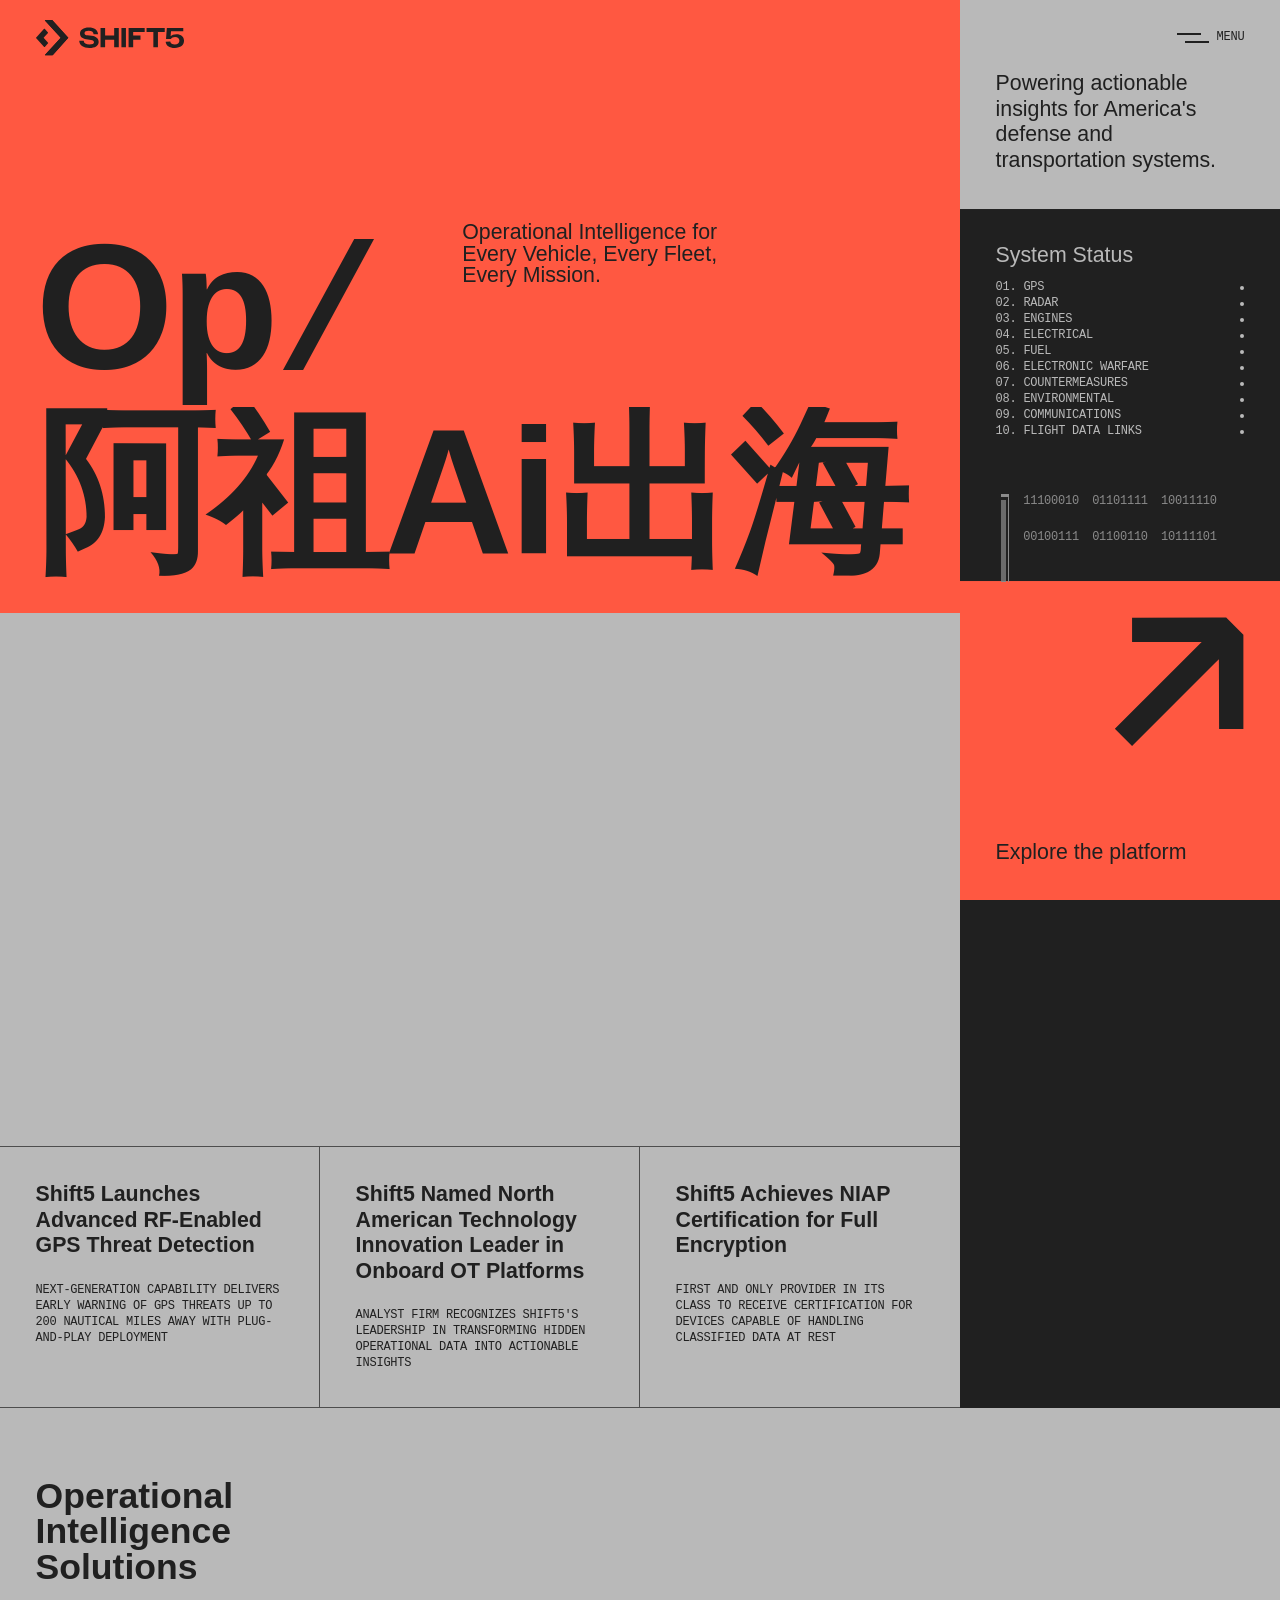
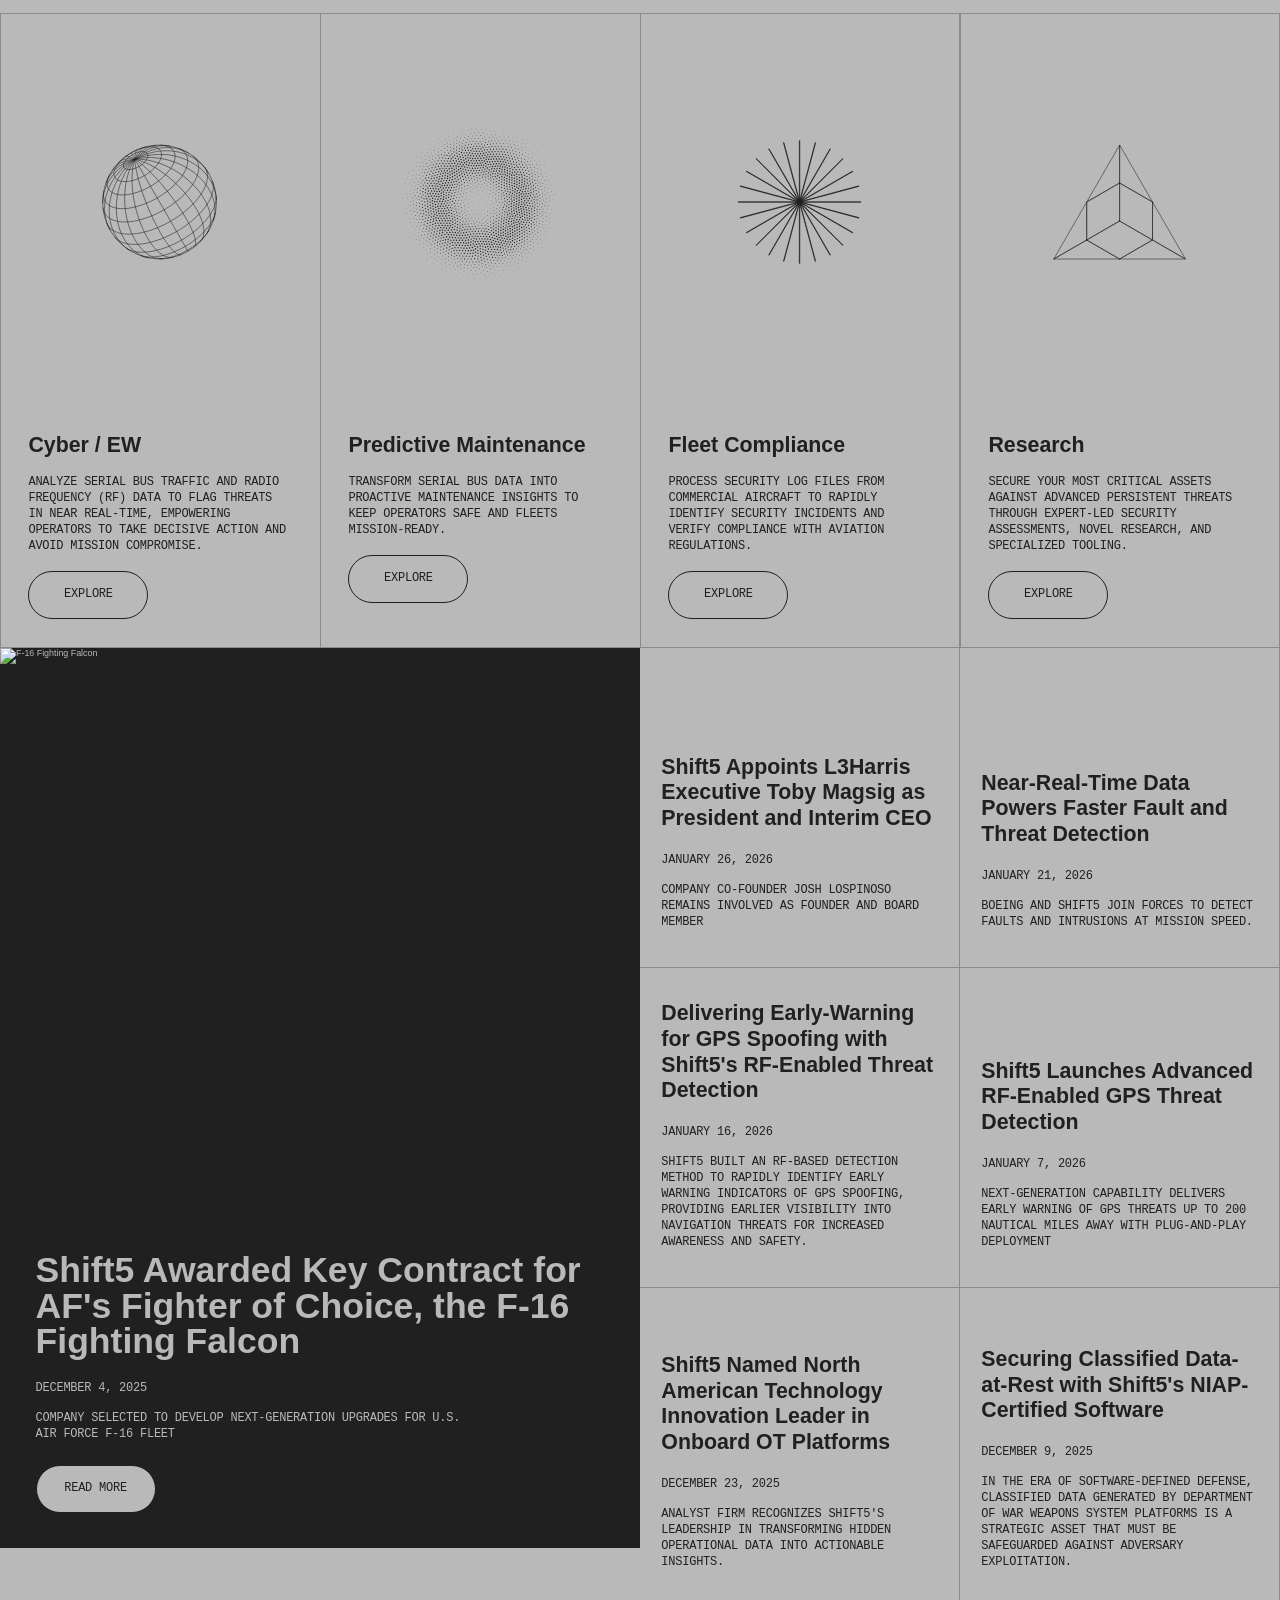
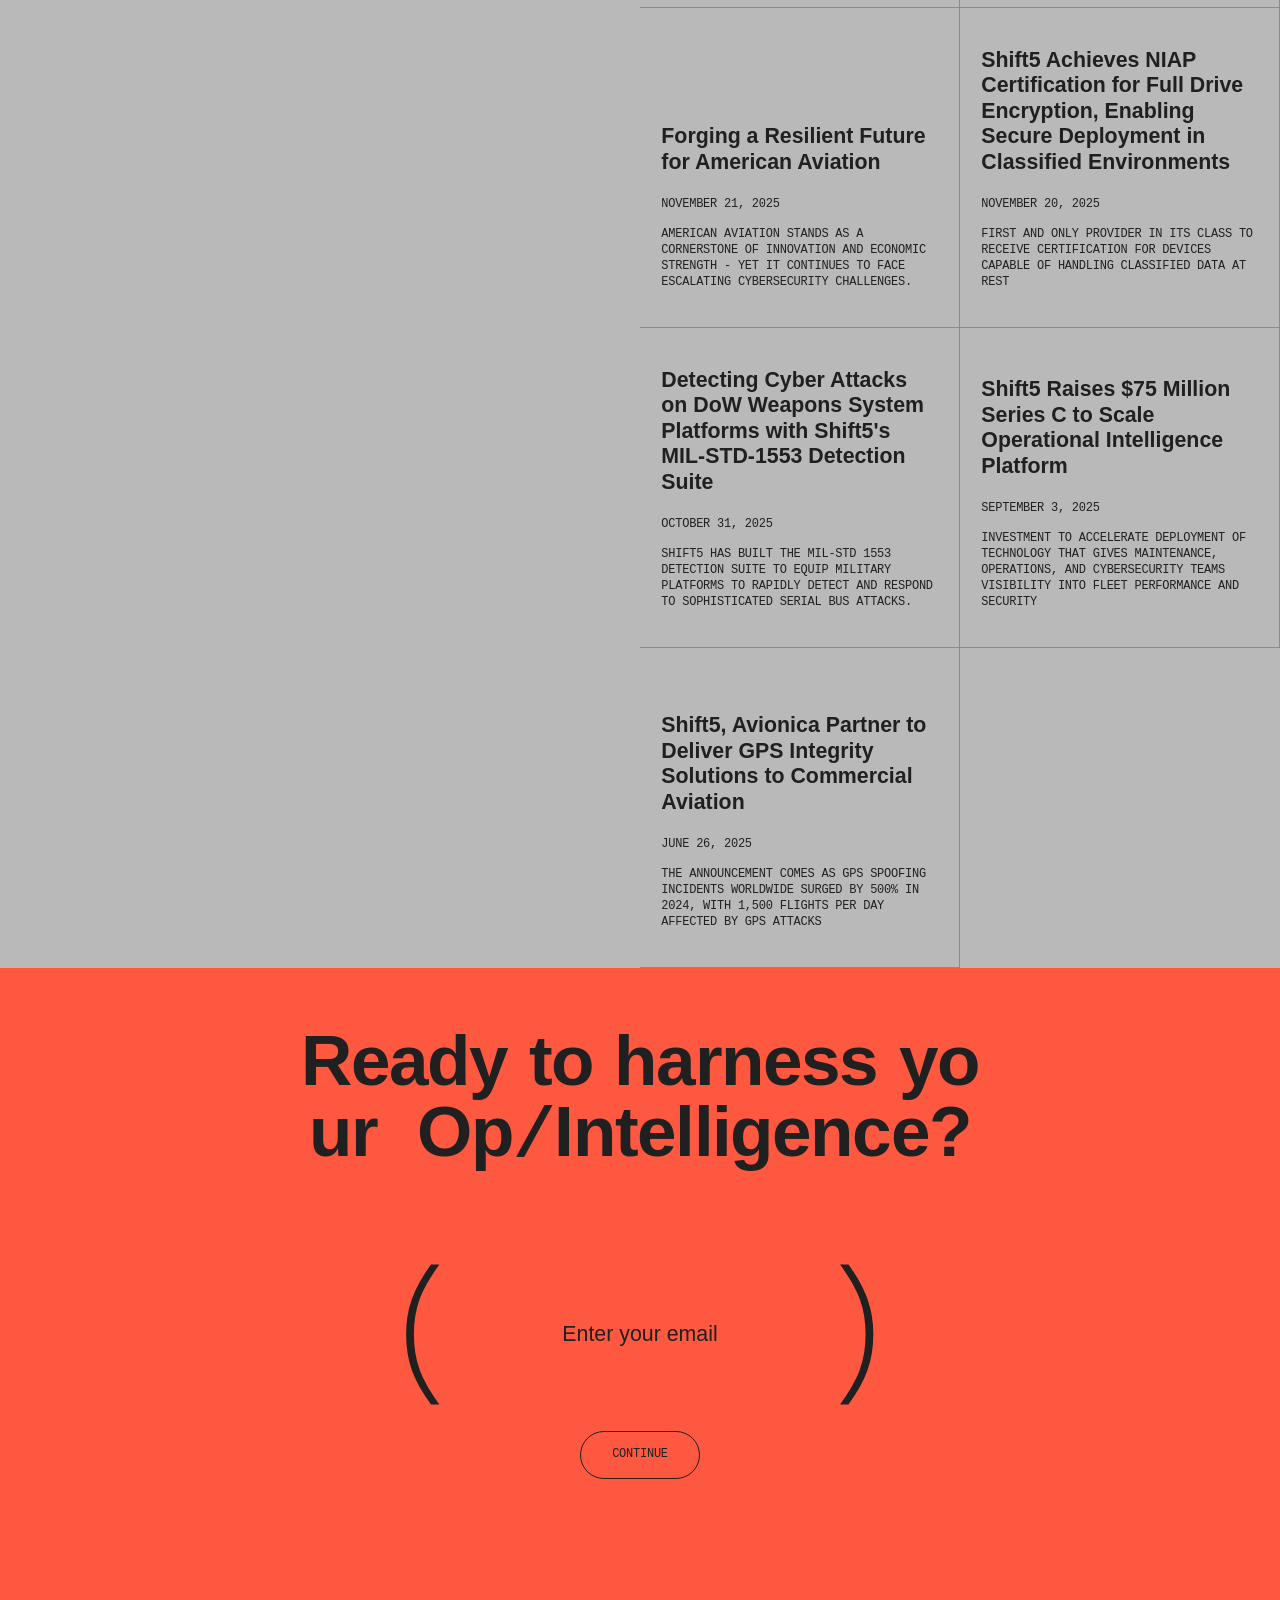
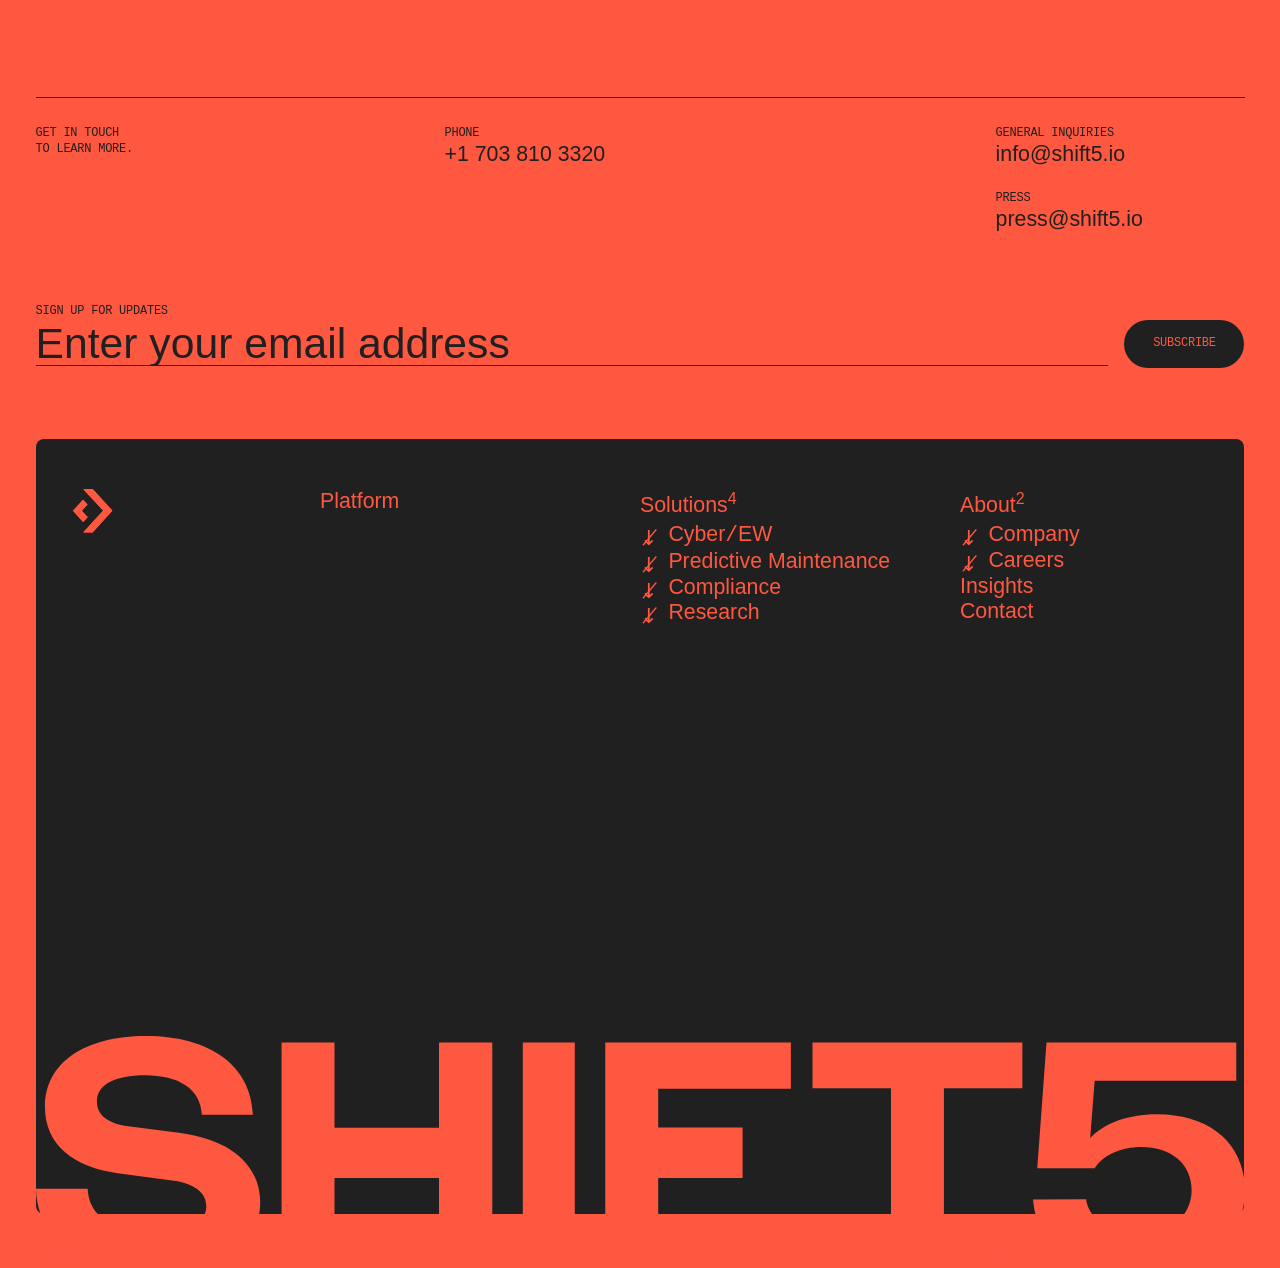
==== index.html @ 96edf601 "Initial commit: Shift5 website clone with 3 pages - index.html: Homepage with hero, solutions, insig" ====
<!DOCTYPE html>
<html lang="en">
<head>
  <meta charset="utf-8">
  <meta name="viewport" content="width=device-width, initial-scale=1">
  <title>Op / 阿祖AI出海 - Shift5</title>
  <link rel="shortcut icon" href="https://shift5.io/icons/favicon.ico">
  <link rel="stylesheet" href="styles/common.css">
  <link rel="stylesheet" href="styles/home.css">
</head>
<body>

  <!-- ========== LOADER ========== -->
  <div id="loader"></div>

  <!-- ========== SVG SPRITE ========== -->
  <svg style="display:none">
    <symbol id="globe" fill="none" stroke="inherit" viewBox="0 0 480 360">
      <g stroke="inherit" clip-path="url(#a)">
        <path d="m291.845 269.797-25.926-44.896-51.844-89.798c-16.041-27.783-25.923-44.898-25.919-44.9"></path>
        <path d="M279.499 275.871c-7.685 3.166-22.316-12.18-38.381-40.258-16.065-28.078-31.121-64.624-39.499-95.871-8.378-31.247-8.805-52.446-1.118-55.613"></path>
        <path d="M264.987 280.634c-15.585 3.869-34.749-11.735-50.272-40.936-15.523-29.2-25.049-67.562-24.987-100.634.061-33.071 9.7-55.827 25.286-59.698"></path>
        <path d="M246.336 283.495c-22.665 1.388-44.82-17.056-58.113-48.384-13.295-31.327-15.71-70.78-6.337-103.495 9.372-32.714 29.109-53.723 51.777-55.11"></path>
        <path d="M220.557 281.849c-27.319-5.216-48.859-29.446-56.502-63.568-7.645-34.12-.233-72.943 19.443-101.848 19.676-28.906 48.626-43.498 75.944-38.284"></path>
        <path d="M185.451 268.181c-26.381-16.32-40.361-48.207-36.674-83.65 3.687-35.442 24.479-69.058 54.549-88.18 30.067-19.125 64.842-20.852 91.223-4.532"></path>
        <path d="M150.203 231.844c-16.057-27.812-13.78-63.393 5.975-93.34 19.755-29.947 53.985-49.71 89.797-51.844 35.812-2.135 67.765 13.683 83.823 41.495"></path>
        <path d="M136.359 183.15c-1.456-47.933 43.765-88.2 101.004-89.94 57.239-1.74 104.821 35.708 106.279 83.64"></path>
        <path d="M142.075 145.914c14.133-40.607 69.435-58.261 123.517-39.436 54.082 18.825 86.468 67.003 72.333 107.608"></path>
        <path d="M153.539 122.765c19.378-29.272 73.797-27.377 121.547 4.234 47.752 31.611 70.752 80.967 51.374 110.239"></path>
        <path d="M165.342 108.044c17.225-17.874 64.617-.147 105.85 39.592 41.232 39.74 60.692 86.444 43.466 104.318"></path>
        <path d="M176.723 97.857c10.18-7.841 46.762 22.577 81.709 67.943s55.023 88.501 44.843 96.342"></path>
        <path d="M330.065 231.383c-7.496 13.142-21.853 26.507-39.284 36.572-17.432 10.064-36.183 15.813-51.314 15.735"></path>
        <path d="M341.806 199.682c-3.912 20.242-25.528 44.364-55.003 61.382-29.475 17.017-61.174 23.676-80.659 16.942"></path>
        <path d="M343.15 169.423c2.47 24.079-23.729 57.339-63.045 80.039-39.317 22.699-81.221 28.758-100.838 14.58"></path>
        <path d="M336.133 141.145c10.174 25.169-18.242 65.648-65.058 92.677-46.817 27.03-96.08 31.399-112.791 10.004"></path>
        <path d="M321.717 116.174c11.899 15.234 4.622 40.556-18.861 65.637-23.484 25.081-59.252 45.731-92.714 53.528-33.465 7.798-59.03 1.438-66.274-16.484"></path>
        <path d="M300.735 95.958c17.185 12.42 13.422 37.715-9.492 63.81-22.912 26.095-60.329 47.698-94.384 54.493-34.055 6.796-57.842-2.593-60.007-23.684"></path>
        <path d="M273.858 81.993c22.3 7.705 23.415 31.057 2.711 56.751-20.706 25.695-57.976 47.212-90.581 52.297-32.605 5.084-52.27-7.559-47.792-30.723"></path>
        <path d="M240.534 76.31c27.488.142 35.944 19.168 19.242 43.298-16.703 24.131-52.717 44.923-81.964 47.322-29.248 2.399-41.497-14.436-27.876-38.313"></path>
        <path d="M212.217 131.878c23.047-13.307 36.353-33.409 29.718-44.9-6.634-11.49-30.695-10.019-53.743 3.288-23.047 13.306-36.352 33.408-29.718 44.899 6.635 11.491 30.696 10.019 53.743-3.287Z"></path>
        <path d="M202.55 115.134c11.869-6.853 18.72-17.206 15.303-23.124-3.417-5.919-15.808-5.161-27.677 1.691-11.869 6.852-18.72 17.205-15.303 23.124 3.417 5.918 15.808 5.161 27.677-1.691Z"></path>
        <path d="M291.845 269.797c49.593-28.633 66.585-92.048 37.952-141.642-28.633-49.593-92.048-66.585-141.641-37.952-49.594 28.633-66.586 92.048-37.953 141.641 28.633 49.594 92.048 66.586 141.642 37.953Z"></path>
      </g>
      <defs><clipPath id="a"><path fill="#fff" d="M136 76h208v208H136z"></path></clipPath></defs>
    </symbol>
    <symbol id="default" fill="inherit" viewBox="0 0 480 360">
      <path fill="inherit" d="m240.498 176.175 28.005-104.489.483.13.483.13-28.005 104.513 54.102-93.704.866.5-54.104 93.705 76.514-76.509.707.707-76.511 76.507 93.707-54.097.5.866-93.709 54.097 104.519-28.001.129.484.129.483-104.519 28.001H352v1H243.798l104.515 28.005-.129.483-.129.483-104.518-28.005 93.708 54.102-.5.866-93.71-54.104 76.514 76.514-.707.707-76.514-76.514 54.104 93.71-.866.5-54.102-93.708 28.005 104.518-.483.129-.483.129-28.005-104.515V292h-1V183.794l-28.005 104.519-.483-.129-.484-.129 28.005-104.518-54.101 93.708-.866-.5 54.101-93.708-76.507 76.512-.707-.707 76.507-76.512-93.703 54.102-.5-.866 93.703-54.102-104.512 28.005-.13-.483-.129-.483 104.507-28.005H128v-1h108.201l-104.514-28.001.259-.967 104.51 28-93.701-54.096.5-.866 93.701 54.095-76.505-76.505.707-.707 76.508 76.508-54.102-93.704.866-.5 54.102 93.706-28.006-104.515.967-.26 28.005 104.518V68h1v108.175Z"></path>
    </symbol>
    <symbol id="triangle" fill="none" stroke="inherit" viewBox="0 0 480 360">
      <path stroke="inherit" stroke-linecap="round" stroke-linejoin="round" d="m240.088 214.66-60.044 34.67 60.044 34.661 60.044-34.661-60.044-34.67Zm.001 0 60.045 34.67V180l-60.045-34.67v69.33Z"></path>
      <path stroke="inherit" stroke-linecap="round" stroke-linejoin="round" d="M240.089 145.33 300.134 180v-.009L240.089 76v69.33ZM300.132 180v-.009.009ZM120 283.999l.009-.008-.009.008ZM300.132 180v69.33l60.045 34.669L300.132 180Z"></path>
      <path stroke="inherit" stroke-linecap="round" stroke-linejoin="round" d="m300.134 249.33-60.045 34.661.009.008h120.08l-60.044-34.669Zm-120.09 0V180l-60.035 103.99 60.035-34.66Zm60.045 34.669h.009l-.009-.008v.008Zm-60.045-34.669 60.044-34.67v-69.33L180.044 180v69.33Zm60.044-104V76l-60.044 104 60.044-34.67Z"></path>
      <path stroke="inherit" stroke-linecap="round" stroke-linejoin="round" d="m180.044 249.33-60.035 34.661-.009.008h120.089v-.008l-60.045-34.661Z"></path>
    </symbol>
    <symbol id="left-parenthesis" fill="none" viewBox="0 0 35 144">
      <path fill="#202020" d="M34.36 0c-9.6 13.227-16.373 25.173-20.32 35.84C10.094 46.507 8.12 58.56 8.12 72c0 13.44 1.974 25.493 5.92 36.16 3.947 10.56 10.72 22.507 20.32 35.84h-8.64c-9.066-12.373-15.626-24.107-19.68-35.2C2.093 97.707.12 85.44.12 72c0-13.44 1.973-25.653 5.92-36.64C10.094 24.267 16.654 12.48 25.72 0h8.64Z"></path>
    </symbol>
    <symbol id="right-parenthesis" fill="none" viewBox="0 0 35 144">
      <path fill="#202020" d="M8.72 0c9.067 12.48 15.573 24.267 19.52 35.36 4.053 10.987 6.08 23.2 6.08 36.64 0 13.44-2.027 25.707-6.08 36.8-3.947 11.093-10.453 22.827-19.52 35.2H.08c9.6-13.333 16.373-25.28 20.32-35.84 3.947-10.667 5.92-22.72 5.92-36.16 0-13.44-1.973-25.493-5.92-36.16C16.453 25.173 9.68 13.227.08 0h8.64Z"></path>
    </symbol>
    <symbol id="footer-icon" fill="none" viewBox="0 0 45 49">
      <path fill="#FF5841" d="M43.878 24.056a.023.023 0 0 1-.001.031.023.023 0 0 0 0 .033.024.024 0 0 1 .001.034L22.236 48.242a.473.473 0 0 1-.352.156H12.45a.473.473 0 0 1-.35-.793l21.236-23.162a.473.473 0 0 0 0-.64L12.105.793A.473.473 0 0 1 12.453 0h9.432c.133 0 .26.057.35.156l21.643 23.9Z"></path>
      <path fill="#FF5841" d="M44.067 24.056a.023.023 0 0 1 0 .032.023.023 0 0 0 0 .033c.008.009.009.023 0 .032l-21.64 24.089a.473.473 0 0 1-.353.156H12.64a.473.473 0 0 1-.35-.793l21.237-23.163a.473.473 0 0 0 0-.64L12.295.793A.473.473 0 0 1 12.643 0h9.433c.133 0 .26.057.35.156l21.641 23.9Z"></path>
      <path fill="#FF5841" d="M.006 24.345a.024.024 0 0 1 .001-.034.023.023 0 0 0 0-.033.023.023 0 0 1 0-.032l11.022-12.268a.473.473 0 0 1 .697-.007l4.656 4.977c.169.18.17.46.003.643l-5.836 6.367a.473.473 0 0 0 0 .64l5.931 6.427c.167.181.167.46.001.641l-4.602 5.02a.473.473 0 0 1-.7-.003L.007 24.345Z"></path>
    </symbol>
    <symbol id="flag" fill="inherit" viewBox="0 0 40 24">
      <path fill="inherit" d="M0 20.306h40.002v-1.848H0v1.848Zm0-3.69h40.002v-1.848H0v1.848ZM39.997 1.847V0H0v12.93h40.002v-1.847H15.997V9.236h24V7.389h-24V5.542h24V3.694h-24V1.847h24Z"></path>
      <path fill="inherit" d="M0 24h40.002v-1.847H0V24Z"></path>
    </symbol>
    <symbol id="arrow" fill="inherit" viewBox="0 0 109 109">
      <path fill="inherit" d="M.72 93.765 73.523 20.96H15.145V.596l78.913-.17 14.425 14.426v79.082H88.118l-.17-58.548-72.803 72.804L.72 93.765Z"></path>
    </symbol>
    <symbol id="logo_w_copy" fill="inherit" viewBox="0 0 175 40">
      <path fill="inherit" d="M36.263 19.88a.02.02 0 0 1 0 .028.02.02 0 0 0 0 .027.02.02 0 0 1 0 .028l-17.86 19.878a.48.48 0 0 1-.356.159h-7.558a.48.48 0 0 1-.353-.804l17.36-18.935a.48.48 0 0 0-.001-.65L10.142.806A.48.48 0 0 1 10.494 0h7.554a.48.48 0 0 1 .356.158L36.263 19.88Z"></path>
      <path fill="inherit" d="M36.42 19.88a.02.02 0 0 1-.001.028.02.02 0 0 0 0 .028.02.02 0 0 1 0 .027L18.562 39.84a.48.48 0 0 1-.357.159h-7.558a.48.48 0 0 1-.353-.804l17.36-18.935a.48.48 0 0 0-.001-.65L10.298.806A.48.48 0 0 1 10.652 0h7.554a.48.48 0 0 1 .355.158L36.42 19.88Z"></path>
      <path fill="inherit" d="M.005 20.12a.02.02 0 0 1 0-.028.02.02 0 0 0 0-.027.02.02 0 0 1 0-.028L9.05 9.97a.48.48 0 0 1 .707-.007l3.725 3.983a.48.48 0 0 1 .004.652l-4.714 5.141a.48.48 0 0 0 .001.65l4.792 5.193a.48.48 0 0 1 0 .65l-3.682 4.015a.48.48 0 0 1-.709-.002L.005 20.12Zm156.188 11.293c-6.159 0-10.048-2.83-10.297-7.061l5.164-.031c.28 1.928 2.24 3.36 5.133 3.36 3.08 0 5.164-1.712 5.164-4.263 0-2.52-1.96-4.2-4.915-4.2-1.96 0-3.764.81-4.542 2.085h-5.599l.902-12.288h18.509v3.733H151.9l-.435 5.6c1.244-1.4 3.639-2.333 6.533-2.333 5.195 0 8.554 2.924 8.554 7.403 0 4.978-3.888 7.995-10.359 7.995Zm-24.161-.622V13.495h-7.653v-4.48h20.47v4.48h-7.653V30.79h-5.164Zm-27.867 0V9.015h18.106v4.521h-12.942v3.775h8.234v4.925h-8.234v8.555h-5.164Zm-8.043 0V9.015h5.071v21.776h-5.07Zm-8.172 0v-8.555H77.755v8.555h-5.164V9.015h5.164v8.327h10.193V9.015h5.195v21.776H87.95Zm-27.893.622c-6.906 0-11.324-3.142-11.417-8.119h5.04c.124 2.769 2.55 4.23 6.502 4.23 3.172 0 5.07-.87 5.07-2.519 0-1.369-1.182-2.24-3.328-2.52l-5.32-.715c-4.2-.53-7.093-2.707-7.093-6.44 0-4.293 3.795-6.937 9.862-6.937 6.315 0 10.265 2.955 10.421 7.684h-4.977c-.125-2.551-2.271-3.858-5.538-3.858-2.924 0-4.697.902-4.697 2.551 0 1.338 1.089 2.147 3.048 2.427l4.947.622c5.506.715 7.933 3.484 7.933 6.813 0 4.293-4.045 6.781-10.453 6.781Z"></path>
    </symbol>
  </svg>

  <!-- ========== HEADER ========== -->
  <header class="header">
    <div class="menu-content">
      <a href="index.html" class="logo-link" aria-label="Shift5 Home">
        <svg><use href="#logo_w_copy"></use></svg>
      </a>
      <button class="burger" aria-label="Open navigation">
        <span class="burger-lines">
          <span class="burger-line"></span>
          <span class="burger-line"></span>
        </span>
        <span class="burger-label">Menu</span>
      </button>
    </div>
  </header>

  <!-- ========== MAIN ========== -->
  <main>
    <section class="heroHome">
      <div class="content">

        <!-- LEFT COLUMN -->
        <div class="hero-block">
          <div class="block-item">
            <div class="block-item-bg"></div>

            <p class="hero-description">
              Operational Intelligence for Every Vehicle, Every Fleet, Every Mission.
            </p>

            <h1 class="hero-title">
              <span class="line"><span class="line-inner"><span>Op</span><span class="-slash">/</span></span></span>
              <span class="line"><span class="line-inner"><span>阿祖Ai出海</span></span></span>
            </h1>
          </div>

          <!-- Video -->
          <div class="hero-video">
            <video
              muted
              loop
              autoplay
              playsinline
              poster="https://shift5.io/images/poster.jpg"
              src="https://player.vimeo.com/progressive_redirect/playback/1115346282/rendition/1080p/file.mp4?loc=external&log_user=0&signature=81b5307af8ed08f6cac540d1081ccf840bd349e00b8ce781a55859a5913a3a57"
            ></video>
          </div>

          <!-- NEWS ITEMS (inside left column, scrolls with it) -->
          <div class="hero-news">
            <a class="news-item" href="#">
              <div class="news-item__lines">
                <div class="news-item__line" data-line="x"></div>
                <div class="news-item__line" data-line="x"></div>
                <div class="news-item__line" data-line="y"></div>
              </div>
              <h2 class="news-title">
                Shift5 Launches Advanced RF-Enabled GPS Threat Detection
              </h2>
              <p class="news-description">
                Next-generation capability delivers early warning of GPS threats up to 200 nautical miles away with plug-and-play deployment
              </p>
            </a>
            <a class="news-item" href="#">
              <div class="news-item__lines">
                <div class="news-item__line" data-line="x"></div>
                <div class="news-item__line" data-line="x"></div>
                <div class="news-item__line" data-line="y"></div>
              </div>
              <h2 class="news-title">
                Shift5 Named North American Technology Innovation Leader in Onboard OT Platforms
              </h2>
              <p class="news-description">
                Analyst firm recognizes Shift5's leadership in transforming hidden operational data into actionable insights
              </p>
            </a>
            <a class="news-item" href="#">
              <div class="news-item__lines">
                <div class="news-item__line" data-line="x"></div>
                <div class="news-item__line" data-line="x"></div>
              </div>
              <h2 class="news-title">
                Shift5 Achieves NIAP Certification for Full Encryption
              </h2>
              <p class="news-description">
                First and only provider in its class to receive certification for devices capable of handling classified data at rest
              </p>
            </a>
          </div>
        </div>

        <!-- RIGHT ASIDE (sticky) -->
        <div class="hero-aside">
          <div class="aside-block">
            <p class="aside-label">
              Powering actionable insights for America's defense and transportation systems.
            </p>
          </div>

          <div class="aside-stats">
            <p class="stats-title">System Status</p>

            <ul class="stats-list">
              <li class="stats-item">01. GPS<div class="dot"></div></li>
              <li class="stats-item">02. Radar<div class="dot"></div></li>
              <li class="stats-item">03. Engines<div class="dot"></div></li>
              <li class="stats-item">04. Electrical<div class="dot"></div></li>
              <li class="stats-item">05. Fuel<div class="dot"></div></li>
              <li class="stats-item">06. Electronic Warfare<div class="dot"></div></li>
              <li class="stats-item">07. Countermeasures<div class="dot"></div></li>
              <li class="stats-item">08. Environmental<div class="dot"></div></li>
              <li class="stats-item">09. Communications<div class="dot"></div></li>
              <li class="stats-item">10. Flight Data Links<div class="dot"></div></li>
            </ul>

            <div class="stats-block">
              <div class="graph-asset">
                <div class="binary-content">
                  <svg class="binary-side" fill="none" viewBox="0 0 8 187">
                    <path class="graph-bar" fill="#8B8B8B" d="M0 6h5v120H0z" style="mix-blend-mode:difference"></path>
                    <path stroke="#8B8B8B" stroke-miterlimit="10" d="M7.5 3.116v182.891"></path>
                    <path fill="#8B8B8B" d="M8 184H0v3h8v-3ZM8 0H0v3h8V0Z"></path>
                  </svg>
                  <div class="asset-binary" id="binaryDisplay">
                    <div class="binary-item">11010110</div>
                    <div class="binary-item">00110010</div>
                    <div class="binary-item">10010000</div>
                    <div class="binary-item">10000001</div>
                    <div class="binary-item">00001011</div>
                    <div class="binary-item">01111100</div>
                  </div>
                </div>
              </div>
            </div>
          </div>

          <div class="aside-explore">
            <div class="explore-icon">
              <svg><use href="#arrow"></use></svg>
            </div>
            <a href="platform.html" class="explore-link">Explore the platform</a>
          </div>
        </div>
      </div>
    </section>

    <!-- ========== SOLUTIONS SECTION ========== -->
    <section class="pullupSlider">
      <div class="content">
        <div class="pullupSlider-header">
          <h2 class="pullupSlider-title">Operational Intelligence Solutions</h2>
        </div>

        <div class="pullupSlider-block">
          <!-- Card 1: Cyber / EW -->
          <a class="pullupSlider-item" href="#">
            <div class="pullupSlider-item__lines">
              <div class="pullupSlider-item__line"></div>
              <div class="pullupSlider-item__line"></div>
              <div class="pullupSlider-item__line"></div>
            </div>
            <div class="item-content">
              <div class="item-icon">
                <svg role="presentation" class="icon"><use href="#globe"></use></svg>
              </div>
              <h3 class="item-title">Cyber / EW</h3>
              <p class="item-description">
                Analyze serial bus traffic and radio frequency (RF) data to flag threats in near real-time, empowering operators to take decisive action and avoid mission compromise.
              </p>
              <span class="item-button">Explore</span>
            </div>
          </a>

          <!-- Card 2: Predictive Maintenance -->
          <a class="pullupSlider-item" href="#">
            <div class="pullupSlider-item__lines">
              <div class="pullupSlider-item__line"></div>
              <div class="pullupSlider-item__line"></div>
              <div class="pullupSlider-item__line"></div>
            </div>
            <div class="item-content">
              <div class="item-icon">
                <img src="dots.svg" alt="Predictive Maintenance" style="width:100%;height:100%;object-fit:contain;">
              </div>
              <h3 class="item-title">Predictive Maintenance</h3>
              <p class="item-description">
                Transform serial bus data into proactive maintenance insights to keep operators safe and fleets mission-ready.
              </p>
              <span class="item-button">Explore</span>
            </div>
          </a>

          <!-- Card 3: Fleet Compliance -->
          <a class="pullupSlider-item" href="#">
            <div class="pullupSlider-item__lines">
              <div class="pullupSlider-item__line"></div>
              <div class="pullupSlider-item__line"></div>
              <div class="pullupSlider-item__line"></div>
              <div class="pullupSlider-item__line"></div>
            </div>
            <div class="item-content">
              <div class="item-icon">
                <svg role="presentation" class="icon"><use href="#default"></use></svg>
              </div>
              <h3 class="item-title">Fleet Compliance</h3>
              <p class="item-description">
                Process security log files from commercial aircraft to rapidly identify security incidents and verify compliance with aviation regulations.
              </p>
              <span class="item-button">Explore</span>
            </div>
          </a>

          <!-- Card 4: Research -->
          <a class="pullupSlider-item" href="#">
            <div class="pullupSlider-item__lines">
              <div class="pullupSlider-item__line"></div>
              <div class="pullupSlider-item__line"></div>
              <div class="pullupSlider-item__line"></div>
              <div class="pullupSlider-item__line"></div>
            </div>
            <div class="item-content">
              <div class="item-icon">
                <svg role="presentation" class="icon"><use href="#triangle"></use></svg>
              </div>
              <h3 class="item-title">Research</h3>
              <p class="item-description">
                Secure your most critical assets against advanced persistent threats through expert-led security assessments, novel research, and specialized tooling.
              </p>
              <span class="item-button">Explore</span>
            </div>
          </a>
        </div>
      </div>
    </section>

    <!-- ========== INSIGHTS SECTION ========== -->
    <section class="insightsBlock">
      <div class="insights-content">
        <!-- Featured Article (left) -->
        <div class="sticky-panel">
          <div class="panel-insight">
            <div class="insight-image">
              <img
                src="https://cdn.sanity.io/images/5g80501d/production/45152eb983cc4ebfa97b960f422cc865ad871bd8-2160x1931.jpg?w=1440&fm=webp&auto=format"
                alt="F-16 Fighting Falcon"
                loading="lazy"
              >
            </div>
            <div class="insight-content">
              <h2 class="insight-title">
                Shift5 Awarded Key Contract for AF's Fighter of Choice, the F-16 Fighting Falcon
              </h2>
              <p class="insight-date">December 4, 2025</p>
              <p class="insight-description">
                Company selected to develop next-generation upgrades for U.S. Air Force F-16 fleet
              </p>
              <a href="#" class="insight-button">
                Read More
              </a>
            </div>
          </div>
        </div>

        <!-- Articles Grid (right) -->
        <div class="sticky-articles">
          <a href="#" class="insight-item">
            <div class="item-lines">
              <div class="item-line" data-line="x"></div>
              <div class="item-line" data-line="y"></div>
            </div>
            <div class="item-content">
              <h2 class="item-title">Shift5 Appoints L3Harris Executive Toby Magsig as President and Interim CEO</h2>
              <p class="item-date">January 26, 2026</p>
              <p class="item-description">Company Co-Founder Josh Lospinoso Remains Involved as Founder and Board Member</p>
            </div>
          </a>

          <a href="#" class="insight-item">
            <div class="item-lines">
              <div class="item-line" data-line="x"></div>
              <div class="item-line" data-line="y"></div>
            </div>
            <div class="item-content">
              <h2 class="item-title">Near-Real-Time Data Powers Faster Fault and Threat Detection</h2>
              <p class="item-date">January 21, 2026</p>
              <p class="item-description">Boeing and Shift5 join forces to detect faults and intrusions at mission speed.</p>
            </div>
          </a>

          <a href="#" class="insight-item">
            <div class="item-lines">
              <div class="item-line" data-line="x"></div>
              <div class="item-line" data-line="y"></div>
            </div>
            <div class="item-content">
              <h2 class="item-title">Delivering Early-Warning for GPS Spoofing with Shift5's RF-Enabled Threat Detection</h2>
              <p class="item-date">January 16, 2026</p>
              <p class="item-description">Shift5 built an RF-based detection method to rapidly identify early warning indicators of GPS spoofing, providing earlier visibility into navigation threats for increased awareness and safety.</p>
            </div>
          </a>

          <a href="#" class="insight-item">
            <div class="item-lines">
              <div class="item-line" data-line="x"></div>
              <div class="item-line" data-line="y"></div>
            </div>
            <div class="item-content">
              <h2 class="item-title">Shift5 Launches Advanced RF-Enabled GPS Threat Detection</h2>
              <p class="item-date">January 7, 2026</p>
              <p class="item-description">Next-generation capability delivers early warning of GPS threats up to 200 nautical miles away with plug-and-play deployment</p>
            </div>
          </a>

          <a href="#" class="insight-item">
            <div class="item-lines">
              <div class="item-line" data-line="x"></div>
              <div class="item-line" data-line="y"></div>
            </div>
            <div class="item-content">
              <h2 class="item-title">Shift5 Named North American Technology Innovation Leader in Onboard OT Platforms</h2>
              <p class="item-date">December 23, 2025</p>
              <p class="item-description">Analyst firm recognizes Shift5's leadership in transforming hidden operational data into actionable insights.</p>
            </div>
          </a>

          <a href="#" class="insight-item">
            <div class="item-lines">
              <div class="item-line" data-line="x"></div>
              <div class="item-line" data-line="y"></div>
            </div>
            <div class="item-content">
              <h2 class="item-title">Securing Classified Data-at-Rest with Shift5's NIAP-Certified Software</h2>
              <p class="item-date">December 9, 2025</p>
              <p class="item-description">In the era of software-defined defense, classified data generated by Department of War weapons system platforms is a strategic asset that must be safeguarded against adversary exploitation.</p>
            </div>
          </a>

          <a href="#" class="insight-item">
            <div class="item-lines">
              <div class="item-line" data-line="x"></div>
              <div class="item-line" data-line="y"></div>
            </div>
            <div class="item-content">
              <h2 class="item-title">Forging a Resilient Future for American Aviation</h2>
              <p class="item-date">November 21, 2025</p>
              <p class="item-description">American aviation stands as a cornerstone of innovation and economic strength - yet it continues to face escalating cybersecurity challenges.</p>
            </div>
          </a>

          <a href="#" class="insight-item">
            <div class="item-lines">
              <div class="item-line" data-line="x"></div>
              <div class="item-line" data-line="y"></div>
            </div>
            <div class="item-content">
              <h2 class="item-title">Shift5 Achieves NIAP Certification for Full Drive Encryption, Enabling Secure Deployment in Classified Environments</h2>
              <p class="item-date">November 20, 2025</p>
              <p class="item-description">First and only provider in its class to receive certification for devices capable of handling classified data at rest</p>
            </div>
          </a>

          <a href="#" class="insight-item">
            <div class="item-lines">
              <div class="item-line" data-line="x"></div>
              <div class="item-line" data-line="y"></div>
            </div>
            <div class="item-content">
              <h2 class="item-title">Detecting Cyber Attacks on DoW Weapons System Platforms with Shift5's MIL-STD-1553 Detection Suite</h2>
              <p class="item-date">October 31, 2025</p>
              <p class="item-description">Shift5 has built the MIL-STD 1553 Detection Suite to equip military platforms to rapidly detect and respond to sophisticated serial bus attacks.</p>
            </div>
          </a>

          <a href="#" class="insight-item">
            <div class="item-lines">
              <div class="item-line" data-line="x"></div>
              <div class="item-line" data-line="y"></div>
            </div>
            <div class="item-content">
              <h2 class="item-title">Shift5 Raises $75 Million Series C to Scale Operational Intelligence Platform</h2>
              <p class="item-date">September 3, 2025</p>
              <p class="item-description">Investment to accelerate deployment of technology that gives maintenance, operations, and cybersecurity teams visibility into fleet performance and security</p>
            </div>
          </a>

          <a href="#" class="insight-item">
            <div class="item-lines">
              <div class="item-line" data-line="x"></div>
              <div class="item-line" data-line="y"></div>
            </div>
            <div class="item-content">
              <h2 class="item-title">Shift5, Avionica Partner to Deliver GPS Integrity Solutions to Commercial Aviation</h2>
              <p class="item-date">June 26, 2025</p>
              <p class="item-description">The announcement comes as GPS spoofing incidents worldwide surged by 500% in 2024, with 1,500 flights per day affected by GPS attacks</p>
            </div>
          </a>
        </div>
      </div>
    </section>
    <!-- ========== CTA / CONTACT SECTION ========== -->
    <section class="contact-form">
      <div class="content">
        <div>
          <h2 class="form-title">
            <span>Ready to harness your </span>
            <span>Op</span><span class="-slash">/</span><span>Intelligence?</span>
          </h2>

          <form class="form-container" method="POST" name="Contact form">
            <div class="email-item">
              <div class="email-content">
                <svg role="presentation" class="icon left-paren"><use href="#left-parenthesis"></use></svg>
                <div class="form-item">
                  <label for="email_contact-form">Enter your email</label>
                  <input class="form-email" placeholder="Enter your email" id="email_contact-form" type="email" name="email_contact-form" required>
                </div>
                <svg role="presentation" class="icon right-paren"><use href="#right-parenthesis"></use></svg>
              </div>
              <button class="email-button" type="button">Continue</button>
            </div>
          </form>
        </div>

        <div class="contact-info">
          <div class="border-top"></div>
          <p class="info-label">Get in touch<br>to learn more.</p>
          <div class="info-block">
            <div class="info-item">
              <p class="info-item-label">Phone</p>
              <p class="info-item-value">+1 703 810 3320</p>
            </div>
          </div>
          <div class="info-block">
            <div class="info-item">
              <p class="info-item-label">General Inquiries</p>
              <a class="info-item-value" href="mailto:info@shift5.io">info@shift5.io</a>
            </div>
            <div class="info-item">
              <p class="info-item-label">Press</p>
              <a class="info-item-value" href="mailto:press@shift5.io">press@shift5.io</a>
            </div>
          </div>
        </div>
      </div>
    </section>
  </main>

  <!-- ========== FOOTER ========== -->
  <footer class="footer">
    <div class="content">
      <div class="newsletter-form">
        <div class="newsletter">
          <form method="POST" name="Newsletter">
            <label class="form-label" for="email_newsletter">Sign up for updates</label>
            <div class="input-row">
              <input placeholder="Enter your email address" id="email_newsletter" type="email" name="email_newsletter" required>
              <button class="form-submit" type="button">Subscribe</button>
            </div>
          </form>
        </div>
      </div>

      <div class="footer-block">
        <div class="block-content block-1">
          <a href="index.html" class="footer-logo">
            <svg role="presentation" class="icon"><use href="#footer-icon"></use></svg>
          </a>
          <ul class="footer-nav">
            <li class="nav-item">
              <a href="platform.html" class="item-link"><span>Platform</span></a>
            </li>
          </ul>
          <ul class="footer-nav">
            <li class="nav-item">
              <h4 class="submenu-title">Solutions<sup>4</sup></h4>
              <ul class="submenu-list">
                <li class="submenu-item"><a class="item-link" href="#"><span>Cyber</span><span class="-slash">/</span><span>EW</span></a></li>
                <li class="submenu-item"><a class="item-link" href="#"><span>Predictive Maintenance</span></a></li>
                <li class="submenu-item"><a class="item-link" href="#"><span>Compliance</span></a></li>
                <li class="submenu-item"><a class="item-link" href="#"><span>Research</span></a></li>
              </ul>
            </li>
          </ul>
          <ul class="footer-nav">
            <li class="nav-item">
              <h4 class="submenu-title">About<sup>2</sup></h4>
              <ul class="submenu-list">
                <li class="submenu-item"><a class="item-link" href="#"><span>Company</span></a></li>
                <li class="submenu-item"><a class="item-link" href="#"><span>Careers</span></a></li>
              </ul>
            </li>
            <li class="nav-item">
              <a href="#" class="item-link"><span>Insights</span></a>
            </li>
            <li class="nav-item">
              <a href="#" class="item-link"><span>Contact</span></a>
            </li>
          </ul>
        </div>

        <div class="block-content block-2">
          <div class="block-item">
            <svg role="presentation"><use href="#flag"></use></svg>
            <p>Forged in America. For America.</p>
          </div>
          <div class="block-item">
            <p>Shift5 HQ<br>1100 Wilson Blvd,<br>Ste 2100<br>Rosslyn, VA 22209</p>
          </div>
        </div>

        <div class="footer-copy copy-1">
          <p class="copy-item">&copy;2026 Shift5, Inc.</p>
          <a href="#" class="copy-item">Privacy Policy</a>
          <a href="#" class="copy-item">Terms of Use</a>
        </div>

        <div class="footer-title">
          <svg fill="none" viewBox="0 0 1280 250" preserveAspectRatio="xMinYMin meet" style="width:100%;height:auto;display:block">
            <path fill="#FF5841" d="M1167.55 249.898c-66.87 0-109.08-30.731-111.78-76.658l56.06-.338c3.03 20.937 24.31 36.472 55.72 36.472 33.43 0 56.05-18.574 56.05-46.265 0-27.354-21.27-45.59-53.35-45.59-21.28 0-40.86 8.78-49.31 22.626h-60.78l9.79-133.392h200.93v40.524h-149.94l-4.72 60.786c13.5-15.196 39.51-25.327 70.91-25.327 56.4 0 92.87 31.744 92.87 80.373 0 54.032-42.21 86.789-112.45 86.789Zm-262.286-6.754V55.382H822.19V6.752h222.21v48.63h-83.077v187.762h-56.059Zm-302.508 0V6.753h196.542v49.08H658.814v40.974h89.378v53.469h-89.378v92.868h-56.058Zm-87.311 0V6.753h55.045v236.391h-55.045Zm-88.724 0v-92.868H316.067v92.868h-56.058V6.753h56.058v90.391h110.654V6.753h56.396v236.391h-56.396Zm-302.785 6.755c-74.97 0-122.923-34.108-123.936-88.14h54.708c1.35 30.055 27.691 45.927 70.579 45.927 34.446 0 55.045-9.455 55.045-27.354 0-14.858-12.832-24.314-36.134-27.353l-57.747-7.768c-45.59-5.74-76.995-29.379-76.995-69.904C9.456 28.705 50.656 0 116.507 0c68.553 0 111.441 32.082 113.13 83.412h-54.032c-1.351-27.691-24.653-41.875-60.111-41.875-31.744 0-50.993 9.794-50.993 27.692 0 14.52 11.82 23.301 33.095 26.34l53.694 6.754c59.773 7.768 86.114 37.823 86.114 73.957 0 46.603-43.901 73.619-113.468 73.619Z"></path>
          </svg>
        </div>
      </div>

      <div class="footer-copy copy-2">
        <p class="copy-item">&copy;2026 Shift5, Inc.</p>
        <a href="#" class="copy-item">Privacy Policy</a>
        <a href="#" class="copy-item">Terms of Use</a>
        <a href="#" class="copy-item">License Agreement</a>
      </div>
    </div>
  </footer>

  <script src="scripts/common.js"></script>
  <script src="scripts/home.js"></script>
</body>
</html>
---- styles/common.css ----
/* ========== FONTS ========== */
@font-face {
  font-family: 'NonSans';
  src: url('https://shift5.io/fonts/NON-Sans-Medium.woff2') format('woff2'),
       url('https://shift5.io/fonts/NON-Sans-Medium.woff') format('woff');
  font-display: swap;
  font-style: normal;
  font-weight: 500;
}
@font-face {
  font-family: 'AuxMono';
  src: url('https://shift5.io/fonts/AuxMono.woff2') format('woff2'),
       url('https://shift5.io/fonts/AuxMono.woff') format('woff');
  font-display: swap;
  font-style: normal;
  font-weight: 400;
}

/* ========== RESET & BASE ========== */
*, *::before, *::after {
  margin: 0;
  padding: 0;
  box-sizing: border-box;
}

html {
  font-size: clamp(1px, 100px, calc(10 * 100vw / 1440));
  font-weight: 400;
  font-family: NonSans, arial, sans-serif;
  -webkit-font-smoothing: antialiased;
  -moz-osx-font-smoothing: grayscale;
  -webkit-text-size-adjust: none;
  overflow-x: hidden;
}

@media screen and (max-width: 749px) {
  html {
    font-size: clamp(1px, 100px, calc(10 * 100vw / 390));
  }
}

body {
  overscroll-behavior: auto contain;
  background: #202020;
  color: #202020;
}

a {
  text-decoration: none;
  color: inherit;
}

ul, li {
  list-style: none;
}

/* ========== HEADER / NAV ========== */
.header {
  position: fixed;
  top: 0;
  left: 0;
  width: 100%;
  z-index: 100;
  fill: #202020;
  padding-top: 2rem;
  transition: transform 0.3s ease-in-out, fill 0.4s;
}

/* Light header on dark backgrounds */
.header.header-light {
  fill: #b9b9b9;
}

.header.header-light .logo-link {
  fill: #b9b9b9;
}

.header.header-light .logo-link svg {
  fill: #b9b9b9;
}

.header.header-light .burger-line {
  background: #b9b9b9;
}

.header.header-light .burger-label {
  color: #b9b9b9;
}

.header .menu-content {
  display: flex;
  align-items: center;
  justify-content: space-between;
  padding-left: 4rem;
  padding-right: 4rem;
}

@media screen and (max-width: 749px) {
  .header .menu-content {
    padding-left: 1.6rem;
    padding-right: 1.6rem;
  }
}

.logo-link {
  display: block;
  fill: inherit;
  height: 4rem;
  width: 17.5rem;
  transition: fill 0.4s;
}

@media screen and (max-width: 749px) {
  .logo-link {
    height: 3.2rem;
    width: 14rem;
  }
}

.logo-link svg {
  display: block;
  height: 100%;
  width: 100%;
  fill: inherit;
  transition: fill 0.4s;
}

/* Burger Button */
.burger {
  align-items: center;
  border: none;
  display: flex;
  background: none;
  border-radius: 24px;
  justify-content: center;
  cursor: pointer;
  gap: 8px;
  height: 40px;
  outline: none;
  position: relative;
  padding: 0;
}

.burger-lines {
  display: flex;
  flex-direction: column;
  pointer-events: none;
  gap: 6px;
  width: 32px;
}

.burger-line {
  background: #202020;
  height: 2px;
  width: 24px;
  transition: all 0.5s, background 0.4s;
}

.burger-line:last-child {
  align-self: flex-end;
}

.burger:hover .burger-line:nth-child(1) {
  transform: translate(4px);
}

.burger:hover .burger-line:nth-child(2) {
  transform: translate(-4px);
}

.burger-label {
  pointer-events: none;
  font-family: AuxMono, monospace;
  font-size: 12px;
  text-transform: uppercase;
  letter-spacing: -0.24px;
  line-height: 1.33;
  color: #202020;
  transition: color 0.4s;
}

@media screen and (max-width: 749px) {
  .burger-label {
    display: none;
  }
}

/* ========== KEYFRAMES ========== */
/* expo.inOut ≈ cubic-bezier(0.87, 0, 0.13, 1) */
/* expo.out   ≈ cubic-bezier(0.16, 1, 0.3, 1)  */
/* power3.out ≈ cubic-bezier(0.22, 0.61, 0.36, 1) */
/* power4.out ≈ cubic-bezier(0.16, 1, 0.3, 1)  */

@keyframes loaderOut {
  from { clip-path: inset(0 0 0 0); }
  to   { clip-path: inset(100% 0 0 0); }
}
@keyframes maskRevealY {
  from { clip-path: inset(0 0 100% 0); }
  to   { clip-path: inset(0 0 0 0); }
}
@keyframes fadeUpLine {
  from { transform: translateY(80%); opacity: 0; }
  to   { transform: translateY(0); opacity: 1; }
}
@keyframes fadeUpChar {
  from { transform: translateY(30%); opacity: 0; }
  to   { transform: translateY(0); opacity: 1; }
}
@keyframes fadeUpStat {
  from { transform: translateY(100%); opacity: 0; }
  to   { transform: translateY(0); opacity: 1; }
}
@keyframes scaleLineX {
  from { transform: scaleX(0); }
  to   { transform: scaleX(1); }
}
@keyframes scaleLineY {
  from { transform: scaleY(0); }
  to   { transform: scaleY(1); }
}
@keyframes iconScaleIn {
  from { transform: scale(0.5); opacity: 0; }
  to   { transform: scale(1); opacity: 1; }
}
@keyframes clipReveal {
  from { clip-path: inset(100% 0 0 0); }
  to   { clip-path: inset(0% 0 0 0); }
}
@keyframes slideFromRight {
  from { transform: translateX(200%); opacity: 0; }
  to   { transform: translateX(0); opacity: 1; }
}
@keyframes slideFromLeft {
  from { transform: translateX(-200%); opacity: 0; }
  to   { transform: translateX(0); opacity: 1; }
}
@keyframes imageReveal {
  from { opacity: 0; transform: scale(1.15); }
  to   { opacity: 1; transform: scale(1); }
}
@keyframes graphBarPulse {
  0%   { transform: scaleY(1); }
  50%  { transform: scaleY(0.3); }
  100% { transform: scaleY(1); }
}
@keyframes headerIn {
  from { opacity: 0; transform: translateY(-20px); }
  to   { opacity: 1; transform: translateY(0); }
}

/* ========== LOADER OVERLAY ========== */
#loader {
  position: fixed;
  inset: 0;
  background: #202020;
  z-index: 9999;
  clip-path: inset(0 0 0 0);
}
#loader.is-done {
  animation: loaderOut 1.6s cubic-bezier(0.87, 0, 0.13, 1) forwards;
}

/* ========== PAGE + HEADER LOAD STATES ========== */
.header {
  opacity: 0;
  transform: translateY(-20px);
}
.header.is-visible {
  animation: headerIn 1.6s cubic-bezier(0.16, 1, 0.3, 1) forwards;
  animation-delay: 0.8s;
}

/* ========== CTA SECTION SCROLL ========== */
.form-title .char {
  display: inline-block;
  opacity: 0;
  will-change: transform, opacity;
}
.form-title .char-space {
  width: 0.3em;
}
.email-content .icon.left-paren {
  opacity: 0;
  transform: translateX(200%);
}
.email-content .icon.right-paren {
  opacity: 0;
  transform: translateX(-200%);
}
.contact-info .border-top {
  transform-origin: left center;
  transform: scaleX(0);
}
.contact-info .info-label,
.contact-info .info-item {
  opacity: 0;
  transform: translateY(30%);
}
.footer-block {
  clip-path: inset(100% 0 0 0);
}

/* CTA triggered */
.form-title.is-visible .char {
  animation: fadeUpChar 1.6s cubic-bezier(0.16, 1, 0.3, 1) forwards;
}
.email-content.is-visible .icon.left-paren {
  animation: slideFromRight 1.6s cubic-bezier(0.16, 1, 0.3, 1) forwards;
}
.email-content.is-visible .icon.right-paren {
  animation: slideFromLeft 1.6s cubic-bezier(0.16, 1, 0.3, 1) forwards;
}
.contact-info.is-visible .border-top {
  animation: scaleLineX 2.2s cubic-bezier(0.16, 1, 0.3, 1) forwards;
}
.contact-info.is-visible .info-label,
.contact-info.is-visible .info-item {
  animation: fadeUpChar 1.6s cubic-bezier(0.16, 1, 0.3, 1) forwards;
}
.footer-block.is-visible {
  animation: clipReveal 1.6s cubic-bezier(0.16, 1, 0.3, 1) forwards;
}

/* ========== CTA / CONTACT FORM ========== */
.contact-form {
  background: #ff5841;
  color: #202020;
  min-height: 640px;
  height: 100vh;
  position: relative;
}

@media screen and (max-width: 749px) {
  .contact-form {
    padding-top: 8rem;
    height: auto;
    min-height: auto;
  }
}

.contact-form .content {
  display: flex;
  flex-direction: column;
  justify-content: space-between;
  height: 100%;
  position: relative;
  padding: 6.4rem 4rem 4rem;
}

@media screen and (max-width: 749px) {
  .contact-form .content {
    padding: 2.4rem 1.6rem 2.4rem;
  }
}

.form-title {
  margin: 0 auto;
  margin-bottom: 10rem;
  text-align: center;
  width: 80rem;
  font-size: 5.5555555556vw;
  line-height: 1;
  letter-spacing: -0.11111111vw;
}

@media screen and (max-width: 749px) {
  .form-title {
    margin-bottom: 6.4rem;
    width: 100%;
    font-size: 10.2564102564vw;
    letter-spacing: -0.2051282vw;
  }
}

.form-title .-slash {
  display: inline-block;
  font-family: AuxMono, monospace;
}

.form-container {
  margin-bottom: 2.4rem;
}

.email-content {
  display: flex;
  justify-content: center;
  align-items: center;
  text-align: center;
  margin-bottom: 24px;
}

.email-content .icon {
  height: 145px;
  width: 34px;
  flex-shrink: 0;
}

.contact-form .form-email {
  align-items: center;
  background: none;
  border: 0;
  display: flex;
  height: 14rem;
  justify-content: center;
  margin: 0 auto;
  text-align: center;
  width: 400px;
  font-family: NonSans, arial, sans-serif;
  font-size: 2.4rem;
  font-weight: 500;
  color: #202020;
  outline: none;
}

@media screen and (max-width: 749px) {
  .contact-form .form-email {
    height: 12rem;
    width: 100%;
    font-size: 20px;
  }
}

.contact-form .form-email::placeholder {
  color: #202020;
}

.contact-form label {
  display: none;
}

.email-button {
  align-items: center;
  display: flex;
  background: none;
  border: 1px solid #202020;
  border-radius: 24px;
  cursor: pointer;
  height: 48px;
  justify-content: center;
  margin: 0 auto;
  transition: all 0.2s ease-in-out;
  width: 120px;
  font-family: AuxMono, monospace;
  font-size: 12px;
  text-transform: uppercase;
  letter-spacing: -0.24px;
  line-height: 1.33;
  color: #202020;
}

.email-button:hover {
  background: #202020;
  color: #ff5841;
}

/* Contact Info */
.contact-info {
  position: relative;
  display: flex;
  flex-wrap: wrap;
  justify-content: space-between;
  padding-top: 3.2rem;
}

@media screen and (max-width: 749px) {
  .contact-info {
    justify-content: flex-start;
  }
}

.contact-info .border-top {
  position: absolute;
  top: 0;
  left: 0;
  width: 100%;
  height: 2px;
  border-top: 1px solid #202020;
  pointer-events: none;
}

.info-label {
  width: 12rem;
  font-family: AuxMono, monospace;
  font-size: 12px;
  text-transform: uppercase;
  letter-spacing: -0.24px;
  line-height: 1.33;
}

@media screen and (max-width: 749px) {
  .info-label {
    margin-bottom: 24px;
    width: 100%;
  }
}

.info-block {
  white-space: nowrap;
  width: 28rem;
}

@media screen and (max-width: 749px) {
  .info-block {
    width: 50%;
  }
}

.info-item {
  margin-bottom: 24px;
}

.info-item:last-child {
  margin-bottom: 0;
}

.info-item-label {
  font-family: AuxMono, monospace;
  font-size: 12px;
  text-transform: uppercase;
  letter-spacing: -0.24px;
  line-height: 1.33;
}

.info-item-value {
  font-size: 2.4rem;
  line-height: 1.2;
}

@media screen and (max-width: 749px) {
  .info-item-value {
    font-size: 20px;
  }
}

/* ========== FOOTER ========== */
.footer {
  background: #ff5841;
  padding-bottom: 1.6rem;
  padding-top: 4rem;
  position: relative;
  color: #202020;
}

@media screen and (max-width: 749px) {
  .footer {
    padding-top: 2.4rem;
    padding-bottom: 1.6rem;
  }
}

.footer .content {
  padding-left: 4rem;
  padding-right: 4rem;
}

@media screen and (max-width: 749px) {
  .footer .content {
    padding-left: 1.6rem;
    padding-right: 1.6rem;
  }
}

/* Newsletter */
.newsletter-form {
  margin-bottom: 4rem;
}

@media screen and (max-width: 749px) {
  .newsletter-form {
    margin-bottom: 2.4rem;
  }
}

.newsletter {
  position: relative;
}

.newsletter form {
  padding-bottom: 4rem;
  position: relative;
}

@media screen and (max-width: 749px) {
  .newsletter form {
    padding-bottom: 2.4rem;
  }
}

.newsletter .form-label {
  text-transform: uppercase;
  font-family: AuxMono, monospace;
  font-size: 12px;
  letter-spacing: -0.24px;
  line-height: 1.33;
  display: block;
  margin-bottom: 0;
}

.newsletter .input-row {
  position: relative;
  display: flex;
  align-items: center;
}

.newsletter input {
  background: none;
  border: 0;
  border-bottom: 1px solid #202020;
  height: 5rem;
  outline: none;
  width: 100%;
  font-size: 3.3333333333vw;
  font-family: NonSans, arial, sans-serif;
  font-weight: 500;
  color: #202020;
  line-height: 1;
}

@media screen and (max-width: 749px) {
  .newsletter input {
    font-size: 7.1794871795vw;
  }
}

.newsletter input::placeholder {
  color: #202020;
}

.newsletter .form-submit {
  background: #202020;
  border: 0;
  border-radius: 24px;
  color: #ff5841;
  cursor: pointer;
  height: 48px;
  flex-shrink: 0;
  margin-left: 16px;
  width: 120px;
  font-family: AuxMono, monospace;
  font-size: 12px;
  text-transform: uppercase;
  letter-spacing: -0.24px;
  line-height: 1.33;
}

/* Footer Block (dark) */
.footer-block {
  border-radius: 8px;
  padding: 5.6rem 4rem 0;
  color: #ff5841;
  background: #202020;
  margin-bottom: 16px;
  position: relative;
}

@media screen and (max-width: 749px) {
  .footer-block {
    padding: 3.2rem 1.6rem 0;
    margin-bottom: 0;
  }
}

.footer .block-content {
  display: flex;
  flex-wrap: wrap;
}

.footer .block-1 {
  display: flex;
  flex-wrap: wrap;
  margin-bottom: 8rem;
}

@media screen and (max-width: 749px) {
  .footer .block-1 {
    margin-bottom: 3.2rem;
  }
}

.footer .block-2 {
  display: flex;
  flex-wrap: wrap;
  align-items: flex-start;
  justify-content: flex-end;
  gap: 0 16rem;
}

@media screen and (max-width: 749px) {
  .footer .block-2 {
    justify-content: space-between;
    gap: 0;
  }
}

.footer .block-item {
  width: 20rem;
  color: #ff5841;
  font-family: AuxMono, monospace;
  font-size: 12px;
  text-transform: uppercase;
  letter-spacing: -0.24px;
  line-height: 1.33;
}

@media screen and (max-width: 749px) {
  .footer .block-item {
    width: calc(16rem - 16px);
  }
}

.footer .block-item p {
  width: 200px;
  font-family: AuxMono, monospace;
  font-size: 12px;
  text-transform: uppercase;
  letter-spacing: -0.24px;
  line-height: 1.33;
}

@media screen and (max-width: 749px) {
  .footer .block-item p {
    width: 100%;
  }
}

.footer .block-item svg {
  height: 24px;
  margin-bottom: 8px;
  fill: #ff5841;
  width: 40px;
  display: block;
}

/* Footer Logo */
.footer-logo {
  margin-right: 12rem;
  width: 16rem;
  display: block;
}

.footer-logo .icon {
  height: 44px;
  width: 44px;
  display: block;
}

@media screen and (max-width: 749px) {
  .footer-logo {
    margin-right: 0;
    position: absolute;
    right: 1.6rem;
    top: 2.4rem;
    width: auto;
  }
}

/* Footer Nav */
.footer-nav {
  color: #ff5841;
}

@media screen and (max-width: 749px) {
  .footer-nav {
    margin-bottom: 16px;
    width: 100%;
  }
  .footer-nav:last-child {
    margin-bottom: 0;
  }
}

.footer-nav:nth-child(2) {
  margin-right: 12rem;
  width: 24rem;
}

@media screen and (max-width: 749px) {
  .footer-nav:nth-child(2) {
    margin-right: 0;
    width: 100%;
  }
}

.footer-nav:nth-child(3) {
  padding-right: 4rem;
  width: 36rem;
}

@media screen and (max-width: 749px) {
  .footer-nav:nth-child(3) {
    padding-right: 0;
    width: 100%;
  }
}

.nav-item {
  font-size: 2.4rem;
  line-height: 1.2;
}

.nav-item .item-link {
  color: #ff5841;
  transition: opacity 0.2s;
}

.nav-item .item-link:hover {
  opacity: 0.6;
}

.submenu-title {
  font-size: 2.4rem;
  font-weight: 500;
  line-height: 1.2;
  margin-right: 4px;
  display: inline;
}

.submenu-title sup {
  font-size: 16px;
}

.submenu-list {
  margin-top: 4px;
}

.submenu-item {
  position: relative;
  padding-left: 32px;
  font-size: 2.4rem;
  line-height: 1.2;
}

@media screen and (min-width: 1280px) {
  .submenu-item {
    padding-left: 3.2rem;
  }
}

.submenu-item::before {
  content: "\2193\0338";
  position: absolute;
  left: 0;
  top: 4px;
}

.submenu-item .item-link {
  color: #ff5841;
  transition: opacity 0.2s;
}

.submenu-item .item-link:hover {
  opacity: 0.6;
}

.submenu-item .-slash {
  font-family: AuxMono, monospace;
}

/* Footer Copy */
.footer-copy {
  display: flex;
  flex-wrap: wrap;
  color: #ff5841;
}

.footer .copy-1 {
  display: none;
}

@media screen and (max-width: 749px) {
  .footer .copy-1 {
    margin-bottom: 24px;
    display: flex;
    justify-content: space-between;
  }
  .footer .copy-2 {
    display: none;
  }
}

.footer .copy-2 {
  padding-top: 16px;
}

.copy-item {
  font-size: 1.6rem;
  line-height: 1.5;
  width: 20rem;
  color: #ff5841;
  transition: opacity 0.2s;
}

a.copy-item:hover {
  opacity: 0.6;
}

@media screen and (max-width: 749px) {
  .copy-item {
    width: calc(16rem - 16px);
  }
}

.copy-item:nth-child(1) {
  margin-right: 12rem;
}

@media screen and (max-width: 749px) {
  .copy-item:nth-child(1) {
    margin-right: 0;
    white-space: nowrap;
  }
}

.copy-item:nth-child(2) {
  margin-right: 16rem;
}

@media screen and (max-width: 749px) {
  .copy-item:nth-child(2) {
    margin-right: 0;
  }
}

.copy-item:nth-child(3) {
  margin-right: 16rem;
}

@media screen and (max-width: 749px) {
  .copy-item:nth-child(3) {
    margin-left: auto;
    margin-right: 0;
  }
}

/* Footer Large Title SVG */
.footer-title {
  width: calc(100% + 8rem);
  margin-left: -4rem;
  margin-right: -4rem;
  overflow: hidden;
  height: 20rem;
  margin-top: 2rem;
}

@media screen and (max-width: 749px) {
  .footer-title {
    width: calc(100% + 3.2rem);
    margin-left: -1.6rem;
    margin-right: -1.6rem;
    height: 10rem;
  }
}

.footer-title svg {
  width: 100%;
  height: auto;
  display: block;
}

/* ========== UTILITY ========== */
.sr-only {
  position: absolute;
  width: 1px;
  height: 1px;
  padding: 0;
  margin: -1px;
  overflow: hidden;
  clip: rect(0,0,0,0);
  border: 0;
}
---- styles/home.css ----
/* ========== HERO SECTION ========== */
.heroHome {
  position: relative;
}

.heroHome .content {
  display: grid;
  grid-template-columns: 1fr 36rem;
  align-items: start;
}

@media screen and (max-width: 1024px) {
  .heroHome .content {
    grid-template-columns: 1fr 300px;
  }
}

@media screen and (max-width: 749px) {
  .heroHome .content {
    grid-template-columns: 1fr;
  }
}

/* Left: Hero Block */
.hero-block {
  width: 100%;
  background-color: #b9b9b9;
}

.block-item {
  overflow: hidden;
  position: relative;
  padding-bottom: 4rem;
  padding-left: 4rem;
  padding-top: 25rem;
  width: 100%;
}

@media screen and (max-width: 749px) {
  .block-item {
    padding-left: 1.6rem;
    padding-right: 1.6rem;
    padding-top: 15rem;
  }
}

.block-item-bg {
  background: #ff5841;
  inset: 0;
  position: absolute;
}

/* Hero Title */
.hero-title {
  position: relative;
  z-index: 1;
  word-wrap: break-word;
  font-size: 13.8888888889vw;
  letter-spacing: calc(13.8888888889vw * -0.02);
  line-height: 0.96;
  color: #202020;
}

@media screen and (max-width: 1279px) {
  .hero-title {
    font-size: 12.5vw;
    letter-spacing: -0.25vw;
    line-height: 0.96;
  }
}

@media screen and (max-width: 749px) {
  .hero-title {
    font-size: 16.4102564103vw;
    letter-spacing: calc(16.4102564103vw * -0.02);
    line-height: 1;
  }
}

.hero-title .-slash {
  display: inline-block;
  font-family: AuxMono, monospace;
}

/* Hero Description */
.hero-description {
  position: absolute;
  left: 52rem;
  top: 25rem;
  width: 32rem;
  z-index: 1;
  font-size: 2.4rem;
  line-height: 1;
  color: #202020;
  margin-bottom: 0;
}

@media screen and (max-width: 1024px) {
  .hero-description {
    position: relative;
    left: auto;
    top: auto;
    width: 320px;
    margin-left: auto;
    margin-right: 0;
    margin-bottom: 2.4rem;
    font-size: 16px;
  }
}

@media screen and (max-width: 749px) {
  .hero-description {
    width: 180px;
    font-size: 16px;
  }
}

/* Hero Video */
.hero-video {
  height: 60rem;
  overflow: hidden;
  position: relative;
}

@media screen and (min-width: 1440px) {
  .hero-video {
    height: 80rem;
  }
}

@media screen and (max-width: 749px) {
  .hero-video {
    height: 30rem;
  }
}

.hero-video video {
  width: 100%;
  height: 100%;
  object-fit: cover;
}

/* ========== RIGHT ASIDE ========== */
.hero-aside {
  position: relative;
  background-color: #b9b9b9;
  display: flex;
  flex-direction: column;
  width: 100%;
}

@media screen and (min-width: 750px) {
  .hero-aside {
    position: sticky;
    top: 0;
    height: 100vh;
    overflow: hidden;
  }
}

@media screen and (max-width: 749px) {
  .hero-aside {
    flex-direction: row;
    flex-wrap: wrap;
  }
}

.aside-block {
  display: flex;
  align-items: flex-end;
  background: #b9b9b9;
  padding: 25rem 4rem 4rem;
  width: 100%;
  flex-shrink: 0;
}

@media screen and (min-width: 750px) {
  .aside-block {
    flex: 1;
    padding: 8rem 4rem 4rem;
  }
}

@media screen and (max-width: 1024px) and (min-width: 750px) {
  .aside-block {
    padding: 8rem 4rem 4rem;
  }
}

@media screen and (max-width: 749px) {
  .aside-block {
    order: 2;
    padding: 0 1.6rem 1.6rem;
    height: 20rem;
    width: 50%;
  }
}

.aside-label {
  max-width: 28rem;
  font-size: 2.4rem;
  line-height: 1.2;
  color: #202020;
}

@media screen and (max-width: 1024px) {
  .aside-label {
    max-width: 420px;
    font-size: 20px;
  }
}

/* System Status Panel */
.aside-stats {
  background: #202020;
  color: #b9b9b9;
  padding: 4rem;
  position: relative;
  width: 100%;
  display: flex;
  flex-direction: column;
  justify-content: flex-end;
  flex-shrink: 0;
}

@media screen and (max-width: 749px) {
  .aside-stats {
    padding-left: 1.6rem;
    padding-right: 1.6rem;
  }
}

.stats-title {
  display: flex;
  justify-content: space-between;
  margin-bottom: 1.6rem;
  font-size: 2.4rem;
  line-height: 1;
}

@media screen and (max-width: 749px) {
  .stats-title {
    font-size: 16px;
    margin-bottom: 16px;
  }
}

.stats-list {
  margin-bottom: 24px;
}

.stats-item {
  position: relative;
  font-family: AuxMono, monospace;
  font-size: 12px;
  text-transform: uppercase;
  letter-spacing: -0.24px;
  line-height: 1.33;
  padding-right: 16px;
}

.stats-item .dot {
  border-radius: 50%;
  position: absolute;
  bottom: 0;
  right: 0;
  width: 4px;
  height: 4px;
  top: 50%;
  transform: translateY(-50%);
  background: #b9b9b9;
}

/* Binary / Graph Block */
.stats-block {
  position: relative;
  width: 100%;
}

.graph-asset {
  max-width: 100%;
  padding: 30px 20px 0;
  position: relative;
}

.binary-content {
  position: relative;
}

.binary-side {
  position: absolute;
  left: -15px;
  top: 0;
  width: 8px;
}

.asset-binary {
  display: flex;
  height: 100%;
  justify-content: center;
  gap: 20px 0;
  flex-wrap: wrap;
  width: 100%;
}

.binary-item {
  color: #8b8b8b;
  text-align: center;
  width: 33%;
  font-family: AuxMono, monospace;
  font-size: 12px;
  text-transform: uppercase;
  letter-spacing: -0.24px;
  line-height: 1.33;
}

/* ========== NEWS SECTION ========== */
.hero-news {
  background: #b9b9b9;
  color: #202020;
  display: grid;
  grid-template-columns: 1fr 1fr 1fr;
}

@media screen and (max-width: 1024px) {
  .hero-news {
    grid-template-columns: 1fr 1fr 300px;
  }
}

@media screen and (max-width: 749px) {
  .hero-news {
    grid-template-columns: 1fr;
  }
}

.news-item {
  position: relative;
  cursor: pointer;
  padding: 4rem;
  display: block;
}

@media screen and (max-width: 749px) {
  .news-item {
    padding: 2.4rem 1.6rem;
  }
}

.news-item__lines {
  position: absolute;
  inset: 0;
  pointer-events: none;
}

.news-item__line {
  position: absolute;
}

.news-item__line[data-line="x"] {
  left: 0;
  width: 100%;
  height: 0;
  border-top: 1px solid #4d4d4d;
}

.news-item__line[data-line="x"]:nth-child(1) {
  top: 0;
}

.news-item__line[data-line="x"]:nth-child(2) {
  bottom: 0;
}

.news-item__line[data-line="y"] {
  top: 0;
  right: 0;
  width: 0;
  height: 100%;
  border-right: 1px solid #4d4d4d;
}

.news-title {
  margin-bottom: 24px;
  max-width: 36rem;
  font-size: 2.4rem;
  line-height: 1.2;
}

@media screen and (max-width: 749px) {
  .news-title {
    font-size: 20px;
    max-width: 360px;
  }
}

.news-description {
  max-width: 36rem;
  font-family: AuxMono, monospace;
  font-size: 12px;
  text-transform: uppercase;
  letter-spacing: -0.24px;
  line-height: 1.33;
  color: #202020;
}

@media screen and (max-width: 749px) {
  .news-description {
    max-width: 360px;
  }
}

.news-item {
  transition: opacity 0.3s;
}

.news-item:hover {
  opacity: 0.7;
}

/* ========== EXPLORE CTA (bottom-right) ========== */
.aside-explore {
  background: #ff5841;
  position: relative;
  width: 100%;
  display: flex;
  height: 36rem;
  flex-shrink: 0;
}

@media screen and (max-width: 749px) {
  .aside-explore {
    height: 50vw;
    order: 3;
    width: 50%;
  }
}

.explore-link {
  align-items: flex-end;
  display: flex;
  fill: #202020;
  height: 100%;
  padding: 4rem;
  width: 100%;
  font-size: 2.4rem;
  line-height: 1.2;
  color: #202020;
}

@media screen and (max-width: 749px) {
  .explore-link {
    padding: 1.6rem;
  }
}

.explore-icon {
  height: 130px;
  position: absolute;
  top: 4rem;
  right: 4rem;
  width: 130px;
}

@media screen and (max-width: 749px) {
  .explore-icon {
    right: 1.6rem;
    height: 6.4rem;
    top: 1.6rem;
    width: 6.4rem;
  }
}

.explore-icon svg {
  width: 100%;
  height: 100%;
  fill: #202020;
}

/* ========== SOLUTIONS / PULLUP SLIDER ========== */
.pullupSlider {
  overflow: hidden;
  padding-top: 8rem;
  padding-bottom: 1px;
  background: #b9b9b9;
  color: #202020;
}

.pullupSlider-header {
  align-items: flex-end;
  display: flex;
  justify-content: space-between;
  margin-bottom: 3.2rem;
  padding-left: 4rem;
  padding-right: 4rem;
}

@media screen and (max-width: 749px) {
  .pullupSlider-header {
    margin-bottom: 2.4rem;
    padding-left: 1.6rem;
    padding-right: 1.6rem;
  }
}

.pullupSlider-title {
  font-size: 2.7777777778vw;
  line-height: 1;
  width: 40rem;
}

@media screen and (max-width: 749px) {
  .pullupSlider-title {
    font-size: 7.1794871795vw;
    width: 32rem;
  }
}

.pullupSlider-block {
  display: grid;
  grid-auto-flow: column;
  grid-auto-columns: 1fr;
}

@media screen and (max-width: 749px) {
  .pullupSlider-block {
    grid-auto-columns: 32rem;
    overflow-x: auto;
    padding: 1px 0;
  }
}

.pullupSlider-item {
  position: relative;
  cursor: pointer;
  padding: 3.2rem;
  white-space: normal;
  transition: background 0.2s ease-in-out, color 0.2s ease-in-out;
  width: 100%;
  display: block;
  color: inherit;
}

@media screen and (max-width: 749px) {
  .pullupSlider-item {
    padding: 6.8rem 1.6rem 2.4rem;
  }
}

.pullupSlider-item:hover {
  background: #ff5841;
}

.pullupSlider-item:hover .item-button {
  background: #202020;
  color: #ff5841;
  border-color: #202020;
}

.pullupSlider-item__lines {
  position: absolute;
  inset: 0;
  pointer-events: none;
}

.pullupSlider-item__line {
  position: absolute;
  will-change: transform;
}

.pullupSlider-item__line:first-child,
.pullupSlider-item__line:nth-child(2) {
  left: 0;
  width: 100%;
}

.pullupSlider-item__line:first-child {
  top: -1px;
  border-top: 1px solid #8b8b8b;
}

.pullupSlider-item__line:nth-child(2) {
  bottom: -0.5px;
  border-bottom: 1px solid #8b8b8b;
}

.pullupSlider-item__line:nth-child(3),
.pullupSlider-item__line:nth-child(4) {
  top: 0;
  width: 2px;
  height: 100%;
}

.pullupSlider-item__line:nth-child(3) {
  left: 0;
  border-left: 1px solid #8b8b8b;
}

.pullupSlider-item__line:nth-child(4) {
  right: 0;
  border-right: 1px solid #8b8b8b;
}

.item-content {
  position: relative;
}

.item-icon {
  height: 36rem;
  margin: 0 auto;
  margin-bottom: 8rem;
  user-select: none;
  width: 100%;
  fill: #202020;
  stroke: #202020;
}

@media screen and (max-width: 1279px) {
  .item-icon {
    height: 24rem;
    margin-bottom: 4.2rem;
    width: 28rem;
  }
}

.item-icon svg,
.item-icon .icon {
  display: block;
  width: 100%;
  height: 100%;
}

.item-title {
  margin-bottom: 16px;
  font-size: 2.4rem;
  line-height: 1.2;
}

@media screen and (max-width: 749px) {
  .item-title {
    font-size: 20px;
  }
}

.item-description {
  margin-bottom: 16px;
  max-width: 400px;
  font-family: AuxMono, monospace;
  font-size: 12px;
  text-transform: uppercase;
  letter-spacing: -0.24px;
  line-height: 1.33;
}

.item-button {
  align-items: center;
  display: flex;
  background: none;
  border-radius: 24px;
  border: 1px solid #202020;
  height: 48px;
  justify-content: center;
  outline: none;
  transition: all 0.2s ease-in-out;
  pointer-events: none;
  width: 120px;
  font-family: AuxMono, monospace;
  font-size: 12px;
  text-transform: uppercase;
  letter-spacing: -0.24px;
  line-height: 1.33;
}

/* ========== INSIGHTS BLOCK ========== */
.insightsBlock {
  background: #b9b9b9;
  position: relative;
}

.insightsBlock .insights-content {
  display: flex;
  flex-direction: column;
}

@media screen and (min-width: 750px) {
  .insightsBlock .insights-content {
    display: grid;
    grid-template-columns: 1fr 1fr;
  }
}

/* Featured / Sticky Panel (left) */
.sticky-panel {
  background: #202020;
  color: #b9b9b9;
  width: 100%;
}

@media screen and (min-width: 750px) {
  .sticky-panel {
    position: sticky;
    top: 0;
    height: 100vh;
  }
}

.panel-insight {
  display: grid;
  grid-template-rows: 1fr auto;
  height: 100%;
  position: relative;
}

.insight-image {
  display: block;
  position: relative;
  width: 100%;
  overflow: hidden;
}

.insight-image img {
  display: block;
  width: 100%;
  height: 100%;
  object-fit: cover;
}

.insight-content {
  display: block;
  padding: 4rem;
  position: relative;
}

@media screen and (max-width: 749px) {
  .insight-content {
    padding: 2.4rem 1.6rem;
  }
}

.insight-title {
  margin-bottom: 2.4rem;
  font-size: 2.7777777778vw;
  line-height: 1;
}

@media screen and (max-width: 749px) {
  .insight-title {
    font-size: 24px;
  }
}

.insight-date {
  opacity: 0.6;
  margin-bottom: 1.6rem;
  font-family: AuxMono, monospace;
  font-size: 12px;
  text-transform: uppercase;
  letter-spacing: -0.24px;
  line-height: 1.33;
}

.insight-description {
  max-width: 440px;
  opacity: 0.6;
  margin-bottom: 2.4rem;
  font-family: AuxMono, monospace;
  font-size: 12px;
  text-transform: uppercase;
  letter-spacing: -0.24px;
  line-height: 1.33;
}

.insight-button {
  align-items: center;
  display: flex;
  background: #b9b9b9;
  border-radius: 24px;
  border: 1px solid #202020;
  color: #202020;
  cursor: pointer;
  height: 48px;
  justify-content: center;
  outline: none;
  transition: all 0.2s ease-in-out;
  position: relative;
  width: 120px;
  font-family: AuxMono, monospace;
  font-size: 12px;
  text-transform: uppercase;
  letter-spacing: -0.24px;
  line-height: 1.33;
}

.insight-button:hover {
  color: #b9b9b9;
  background: none;
  border: 1px solid #b9b9b9;
}

/* Articles Grid (right) — scrolls naturally */
.sticky-articles {
  background: #b9b9b9;
  display: grid;
  grid-template-columns: repeat(2, 1fr);
  position: relative;
  width: 100%;
  color: #202020;
  align-content: start;
}

@media screen and (max-width: 749px) {
  .sticky-articles {
    grid-template-columns: 1fr;
  }
}

.insight-item {
  position: relative;
  display: flex;
  align-items: flex-end;
  min-height: 36rem;
  padding: 2.4rem;
  transition: color 0.4s ease-in-out, background 0.4s ease-in-out;
  color: #202020;
}

@media screen and (max-width: 749px) {
  .insight-item {
    min-height: 20rem;
    padding: 2.4rem 1.6rem;
  }
}

.insight-item:hover {
  background: #202020;
  color: #b9b9b9;
}

.insightsBlock .item-content {
  position: relative;
}

.insightsBlock .item-title {
  margin-bottom: 2.4rem;
  font-size: 2.4rem;
  line-height: 1.2;
}

@media screen and (max-width: 749px) {
  .insightsBlock .item-title {
    margin-bottom: 0.8rem;
    font-size: 20px;
  }
}

.item-date {
  font-family: AuxMono, monospace;
  font-size: 12px;
  text-transform: uppercase;
  letter-spacing: -0.24px;
  line-height: 1.33;
  margin-bottom: 0;
}

.insightsBlock .item-description {
  font-family: AuxMono, monospace;
  font-size: 12px;
  text-transform: uppercase;
  letter-spacing: -0.24px;
  line-height: 1.33;
  margin-top: 1.6rem;
}

@media screen and (max-width: 749px) {
  .insightsBlock .item-description {
    display: none;
  }
}

.item-lines {
  position: absolute;
  inset: 0;
  pointer-events: none;
}

.item-line {
  position: absolute;
}

.item-line[data-line="x"] {
  bottom: 0;
  left: 0;
  width: 100%;
  height: 0;
  border-bottom: 1px solid #8b8b8b;
}

.item-line[data-line="y"] {
  top: 0;
  right: 0;
  width: 0;
  height: 100%;
  border-right: 1px solid #8b8b8b;
}

@media screen and (max-width: 749px) {
  .item-line[data-line="y"] {
    display: none;
  }
}

/* ========== HERO LOAD ANIMATIONS ========== */
/* Mask reveal on hero blocks */
.block-item,
.hero-video,
.aside-block,
.aside-stats,
.aside-explore {
  clip-path: inset(0 0 100% 0);
}
.heroHome.is-loaded .block-item {
  animation: maskRevealY 2s cubic-bezier(0.87, 0, 0.13, 1) forwards;
}
.heroHome.is-loaded .hero-video {
  animation: maskRevealY 2s cubic-bezier(0.87, 0, 0.13, 1) forwards;
  animation-delay: 0.15s;
}
.heroHome.is-loaded .aside-block {
  animation: maskRevealY 2s cubic-bezier(0.87, 0, 0.13, 1) forwards;
  animation-delay: 0.1s;
}
.heroHome.is-loaded .aside-stats {
  animation: maskRevealY 2s cubic-bezier(0.87, 0, 0.13, 1) forwards;
  animation-delay: 0.2s;
}
.heroHome.is-loaded .aside-explore {
  animation: maskRevealY 2s cubic-bezier(0.87, 0, 0.13, 1) forwards;
  animation-delay: 0.3s;
}

/* Hero title lines */
.hero-title .line {
  display: block;
  overflow: hidden;
}
.hero-title .line-inner {
  display: block;
  transform: translateY(80%);
  opacity: 0;
}
.heroHome.is-loaded .hero-title .line-inner {
  animation: fadeUpLine 1.6s cubic-bezier(0.16, 1, 0.3, 1) forwards;
  animation-delay: 1s;
}
.heroHome.is-loaded .hero-title .line:nth-child(2) .line-inner {
  animation-delay: 1.1s;
}

/* Hero description */
.hero-description {
  opacity: 0;
  transform: translateY(80%);
}
.heroHome.is-loaded .hero-description {
  animation: fadeUpLine 1.6s cubic-bezier(0.16, 1, 0.3, 1) forwards;
  animation-delay: 1s;
}

/* Aside label */
.aside-label {
  opacity: 0;
  transform: translateY(80%);
}
.heroHome.is-loaded .aside-label {
  animation: fadeUpLine 1.6s cubic-bezier(0.16, 1, 0.3, 1) forwards;
  animation-delay: 1s;
}

/* Stats items stagger */
.stats-title,
.stats-item {
  opacity: 0;
  transform: translateY(100%);
}
.heroHome.is-loaded .stats-title,
.heroHome.is-loaded .stats-item {
  animation: fadeUpStat 1.6s cubic-bezier(0.16, 1, 0.3, 1) forwards;
}

/* Graph bar pulse */
.graph-bar {
  transform-origin: bottom center;
  animation: graphBarPulse 1.2s ease-in-out infinite;
}

/* ========== NEWS ITEMS SCROLL ========== */
.news-item__line[data-line="x"] {
  transform-origin: left center;
  transform: scaleX(0);
}
.news-item__line[data-line="y"] {
  transform-origin: center top;
  transform: scaleY(0);
}
.news-title,
.news-description {
  opacity: 0;
  transform: translateY(30%);
}
.news-item.is-visible .news-item__line[data-line="x"] {
  animation: scaleLineX 1.15s cubic-bezier(0.22, 0.61, 0.36, 1) forwards;
}
.news-item.is-visible .news-item__line[data-line="y"] {
  animation: scaleLineY 1.15s cubic-bezier(0.22, 0.61, 0.36, 1) forwards;
  animation-delay: 0.12s;
}
.news-item.is-visible .news-title {
  animation: fadeUpChar 1.6s cubic-bezier(0.16, 1, 0.3, 1) forwards;
}
.news-item.is-visible .news-description {
  animation: fadeUpChar 1.6s cubic-bezier(0.16, 1, 0.3, 1) forwards;
  animation-delay: 0.1s;
}

/* ========== SOLUTIONS CARDS SCROLL ========== */
.pullupSlider-title {
  opacity: 0;
  transform: translateY(30%);
}
.pullupSlider-title.is-visible {
  animation: fadeUpChar 1.6s cubic-bezier(0.16, 1, 0.3, 1) forwards;
}
.pullupSlider-item .item-icon {
  opacity: 0;
  transform: scale(0.5);
}
.pullupSlider-item .item-title,
.pullupSlider-item .item-description,
.pullupSlider-item .item-button {
  opacity: 0;
  transform: translateY(30%);
}
.pullupSlider-item__line:first-child,
.pullupSlider-item__line:nth-child(2) {
  transform-origin: left center;
  transform: scaleX(0);
}
.pullupSlider-item__line:nth-child(3),
.pullupSlider-item__line:nth-child(4) {
  transform-origin: center top;
  transform: scaleY(0);
}
.pullupSlider-item.is-visible .item-icon {
  animation: iconScaleIn 1.4s cubic-bezier(0.16, 1, 0.3, 1) forwards;
}
.pullupSlider-item.is-visible .item-title {
  animation: fadeUpChar 1.6s cubic-bezier(0.16, 1, 0.3, 1) forwards;
  animation-delay: 0.2s;
}
.pullupSlider-item.is-visible .item-description {
  animation: fadeUpChar 1.6s cubic-bezier(0.16, 1, 0.3, 1) forwards;
  animation-delay: 0.3s;
}
.pullupSlider-item.is-visible .item-button {
  animation: fadeUpChar 1.6s cubic-bezier(0.16, 1, 0.3, 1) forwards;
  animation-delay: 0.4s;
}
.pullupSlider-item.is-visible .pullupSlider-item__line:first-child {
  animation: scaleLineX 1.15s cubic-bezier(0.22, 0.61, 0.36, 1) forwards;
}
.pullupSlider-item.is-visible .pullupSlider-item__line:nth-child(2) {
  animation: scaleLineX 1.15s cubic-bezier(0.22, 0.61, 0.36, 1) forwards;
  animation-delay: 0.06s;
}
.pullupSlider-item.is-visible .pullupSlider-item__line:nth-child(3) {
  animation: scaleLineY 1.15s cubic-bezier(0.22, 0.61, 0.36, 1) forwards;
  animation-delay: 0.12s;
}
.pullupSlider-item.is-visible .pullupSlider-item__line:nth-child(4) {
  animation: scaleLineY 1.15s cubic-bezier(0.22, 0.61, 0.36, 1) forwards;
  animation-delay: 0.18s;
}

/* ========== INSIGHTS SCROLL ========== */
.insight-image {
  opacity: 0;
  transform: scale(1.15);
}
.sticky-panel.is-visible .insight-image {
  animation: imageReveal 2s cubic-bezier(0.16, 1, 0.3, 1) forwards;
}
.insight-title,
.insight-date,
.insight-description,
.insight-button {
  opacity: 0;
  transform: translateY(20%);
}
.sticky-panel.is-visible .insight-title {
  animation: fadeUpChar 1.6s cubic-bezier(0.16, 1, 0.3, 1) forwards;
  animation-delay: 0.3s;
}
.sticky-panel.is-visible .insight-date {
  animation: fadeUpChar 1s cubic-bezier(0.16, 1, 0.3, 1) forwards;
  animation-delay: 0.4s;
}
.sticky-panel.is-visible .insight-description {
  animation: fadeUpChar 1s cubic-bezier(0.16, 1, 0.3, 1) forwards;
  animation-delay: 0.5s;
}
.sticky-panel.is-visible .insight-button {
  animation: fadeUpChar 1s cubic-bezier(0.16, 1, 0.3, 1) forwards;
  animation-delay: 0.6s;
}

/* Insight article items */
.insight-item .item-line[data-line="x"] {
  transform-origin: left center;
  transform: scaleX(0);
}
.insight-item .item-line[data-line="y"] {
  transform-origin: center top;
  transform: scaleY(0);
}
.insightsBlock .insight-item .item-title,
.insightsBlock .insight-item .item-description {
  opacity: 0;
  transform: translateY(30%);
}
.insight-item .item-date {
  opacity: 0;
  transform: translateY(20%);
}
.insight-item.is-visible .item-line[data-line="x"] {
  animation: scaleLineX 1.15s cubic-bezier(0.22, 0.61, 0.36, 1) forwards;
}
.insight-item.is-visible .item-line[data-line="y"] {
  animation: scaleLineY 1.15s cubic-bezier(0.22, 0.61, 0.36, 1) forwards;
  animation-delay: 0.06s;
}
.insight-item.is-visible .item-title {
  animation: fadeUpChar 1.6s cubic-bezier(0.16, 1, 0.3, 1) forwards;
  animation-delay: 0.3s;
}
.insight-item.is-visible .item-date {
  animation: fadeUpChar 0.6s cubic-bezier(0.16, 1, 0.3, 1) forwards;
  animation-delay: 0.5s;
}
.insight-item.is-visible .item-description {
  animation: fadeUpChar 1.6s cubic-bezier(0.16, 1, 0.3, 1) forwards;
  animation-delay: 0.4s;
}
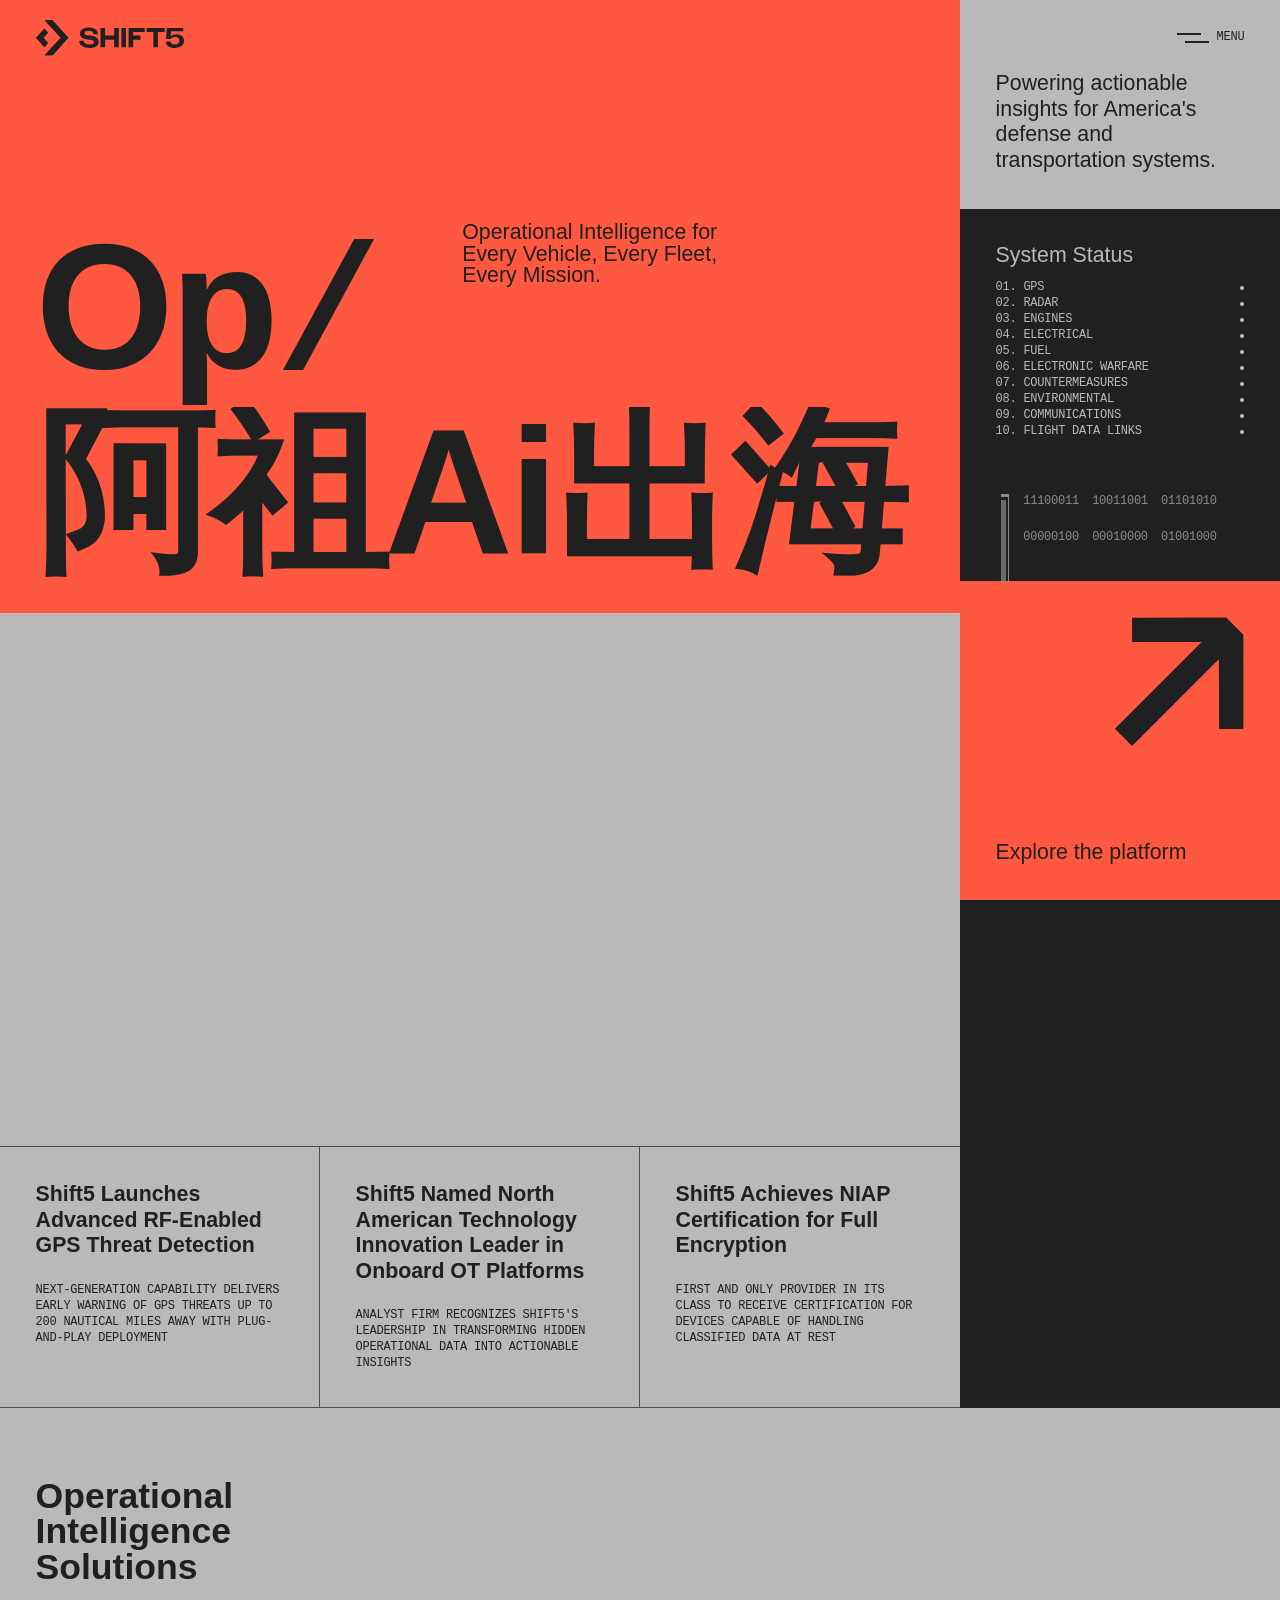
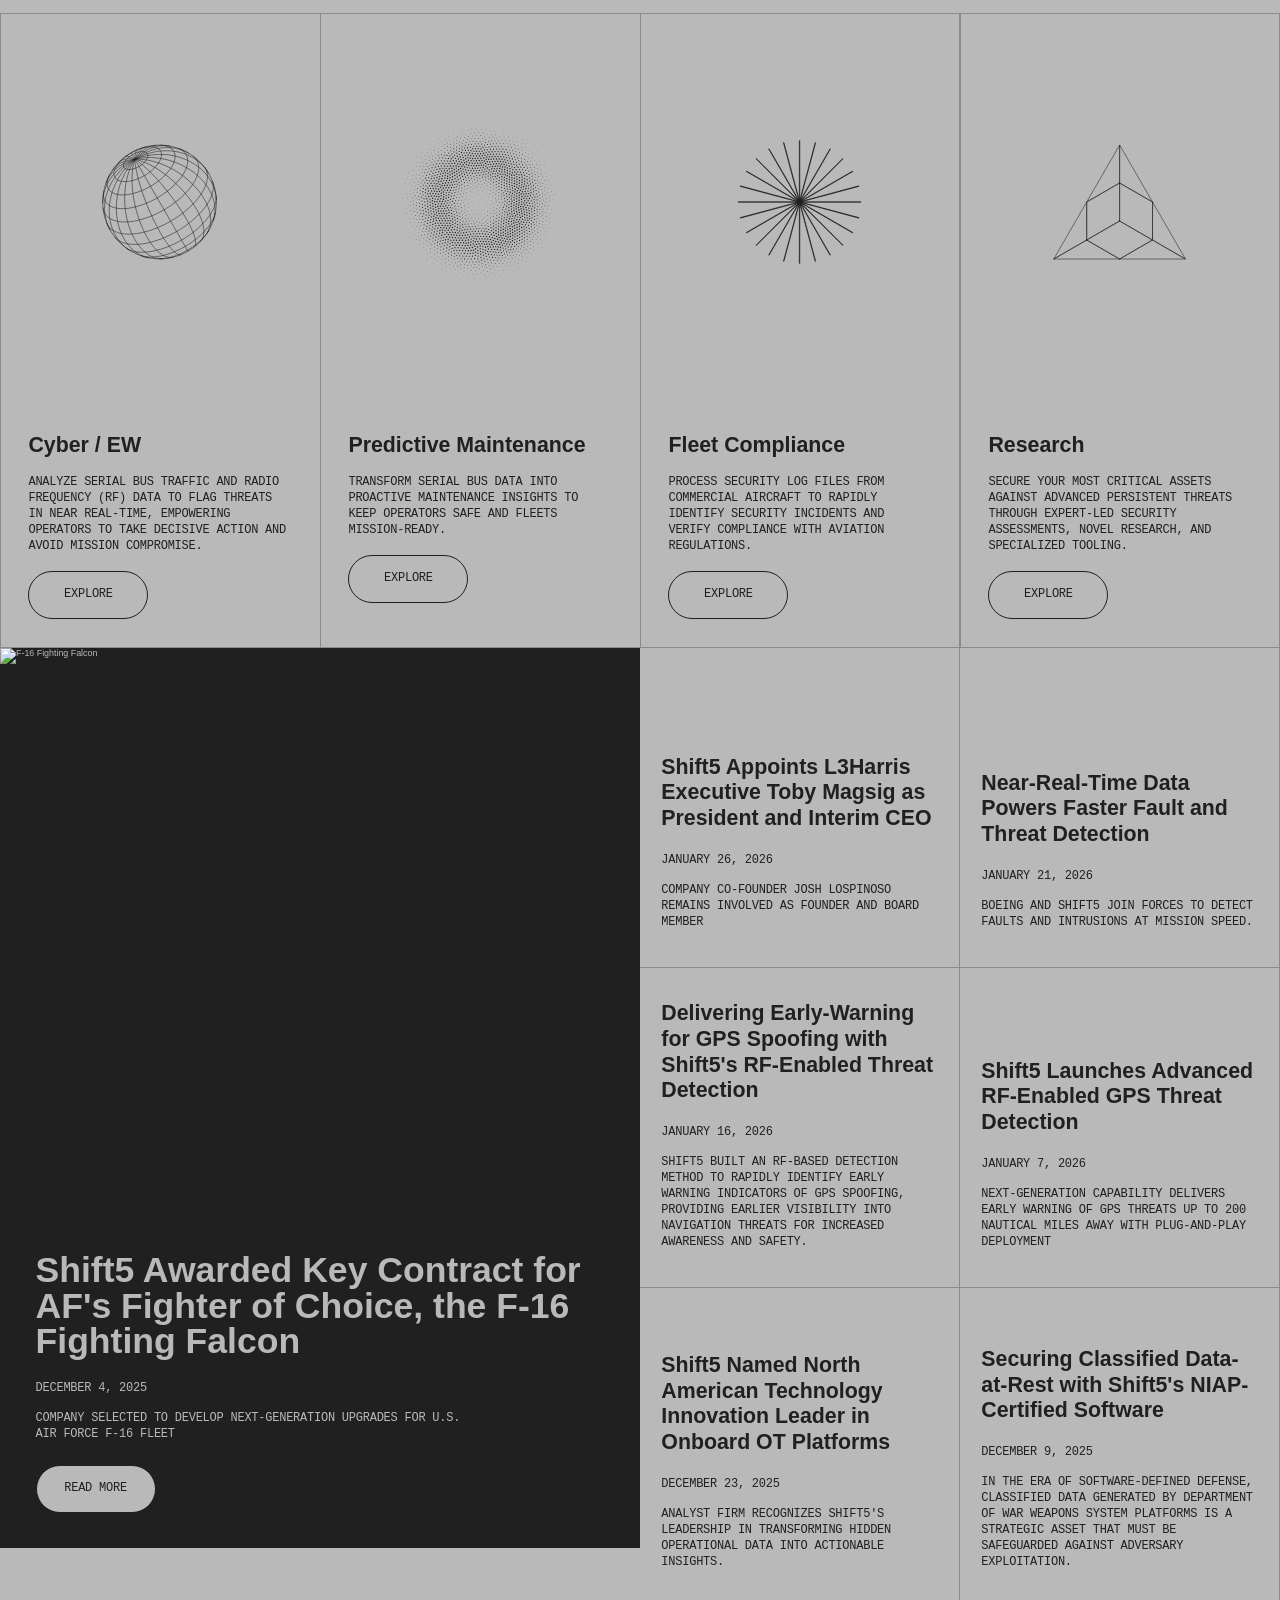
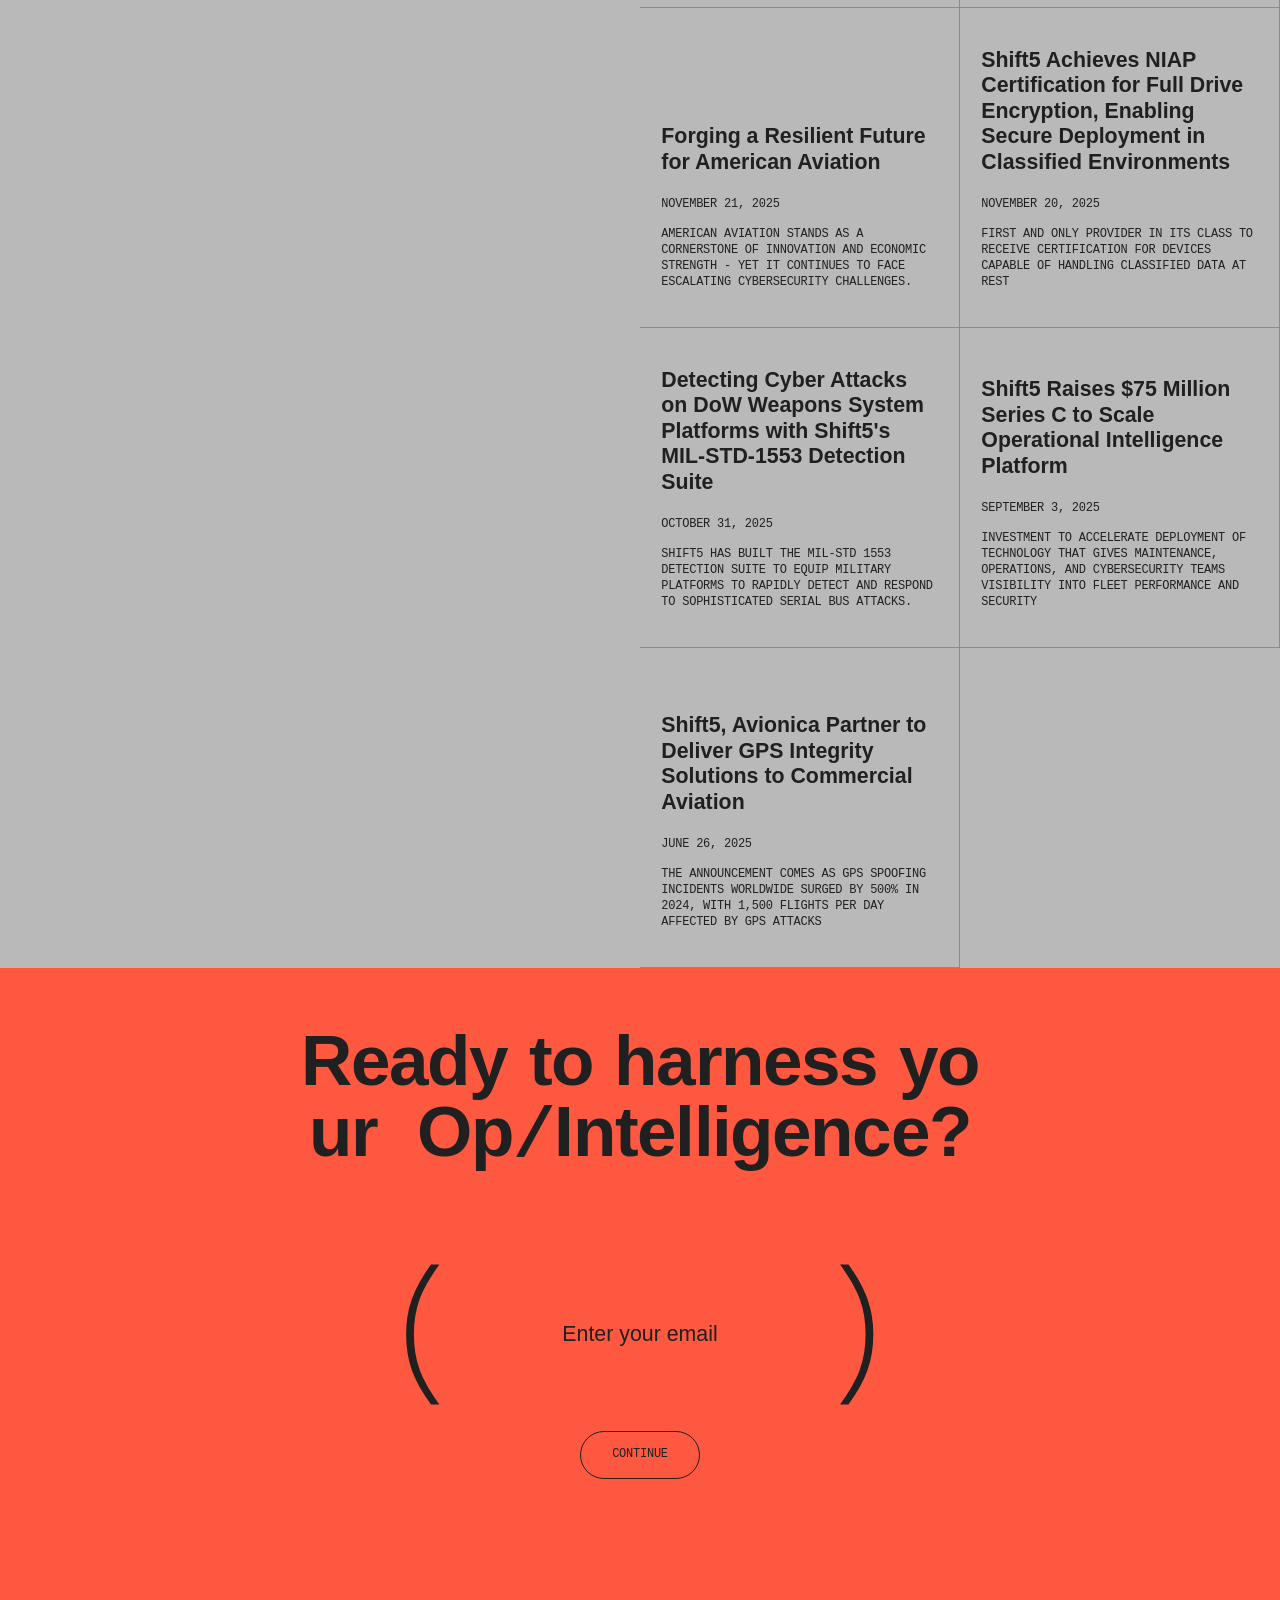
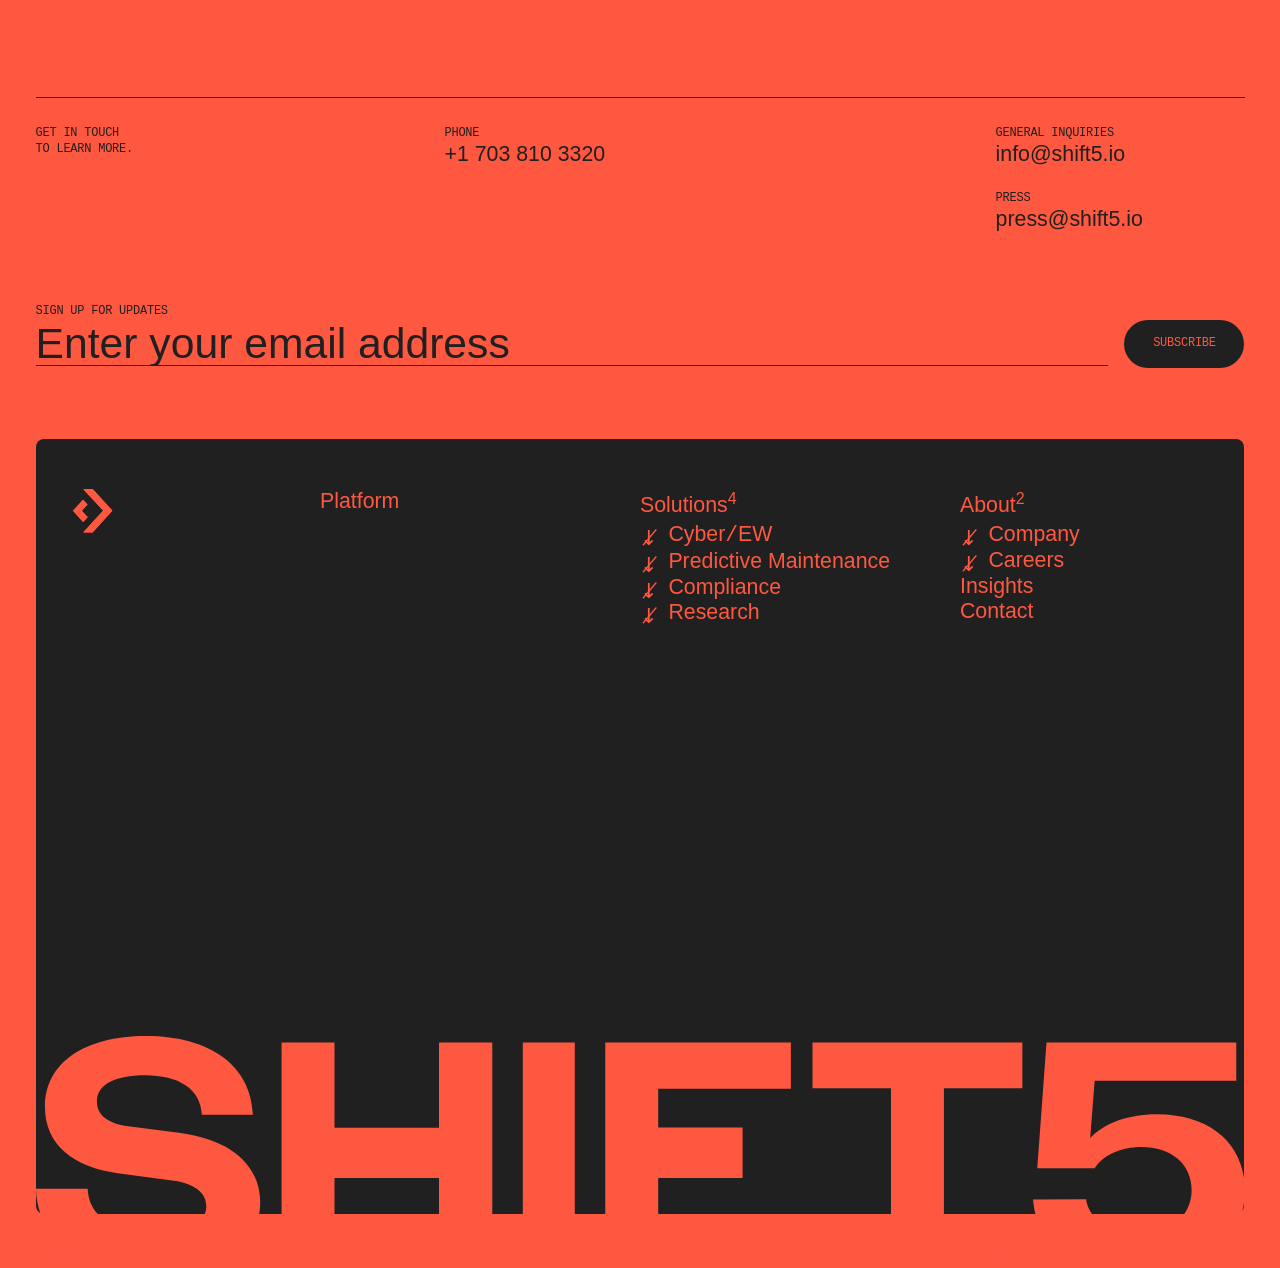
==== commit 9dc95f8a: "Update news item links to point to platform page Co-Authored-By: Claude Opus 4.6 <noreply@anthropic." ====
--- a/index.html
+++ b/index.html
@@ -127,7 +127,7 @@
 
           <!-- NEWS ITEMS (inside left column, scrolls with it) -->
           <div class="hero-news">
-            <a class="news-item" href="#">
+            <a class="news-item" href="platform.html">
               <div class="news-item__lines">
                 <div class="news-item__line" data-line="x"></div>
                 <div class="news-item__line" data-line="x"></div>
@@ -140,7 +140,7 @@
                 Next-generation capability delivers early warning of GPS threats up to 200 nautical miles away with plug-and-play deployment
               </p>
             </a>
-            <a class="news-item" href="#">
+            <a class="news-item" href="platform.html">
               <div class="news-item__lines">
                 <div class="news-item__line" data-line="x"></div>
                 <div class="news-item__line" data-line="x"></div>
@@ -153,7 +153,7 @@
                 Analyst firm recognizes Shift5's leadership in transforming hidden operational data into actionable insights
               </p>
             </a>
-            <a class="news-item" href="#">
+            <a class="news-item" href="platform.html">
               <div class="news-item__lines">
                 <div class="news-item__line" data-line="x"></div>
                 <div class="news-item__line" data-line="x"></div>
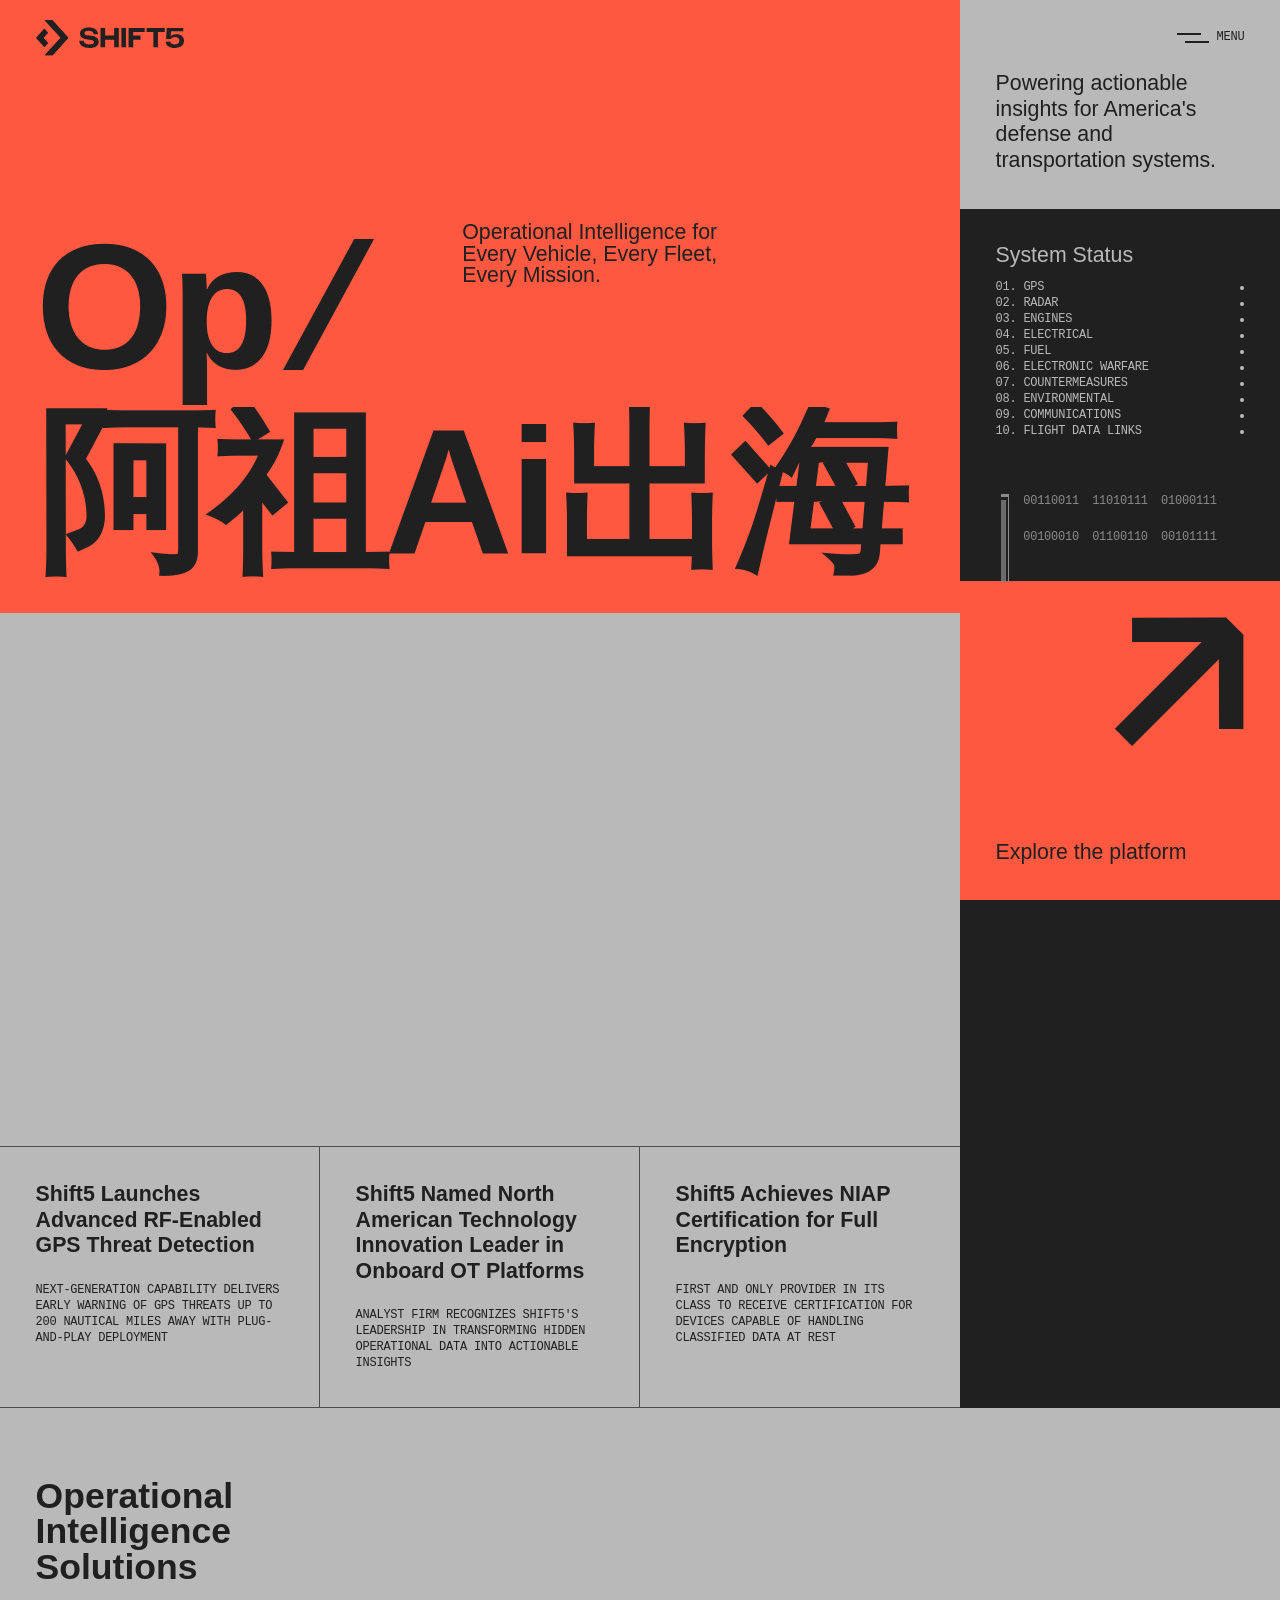
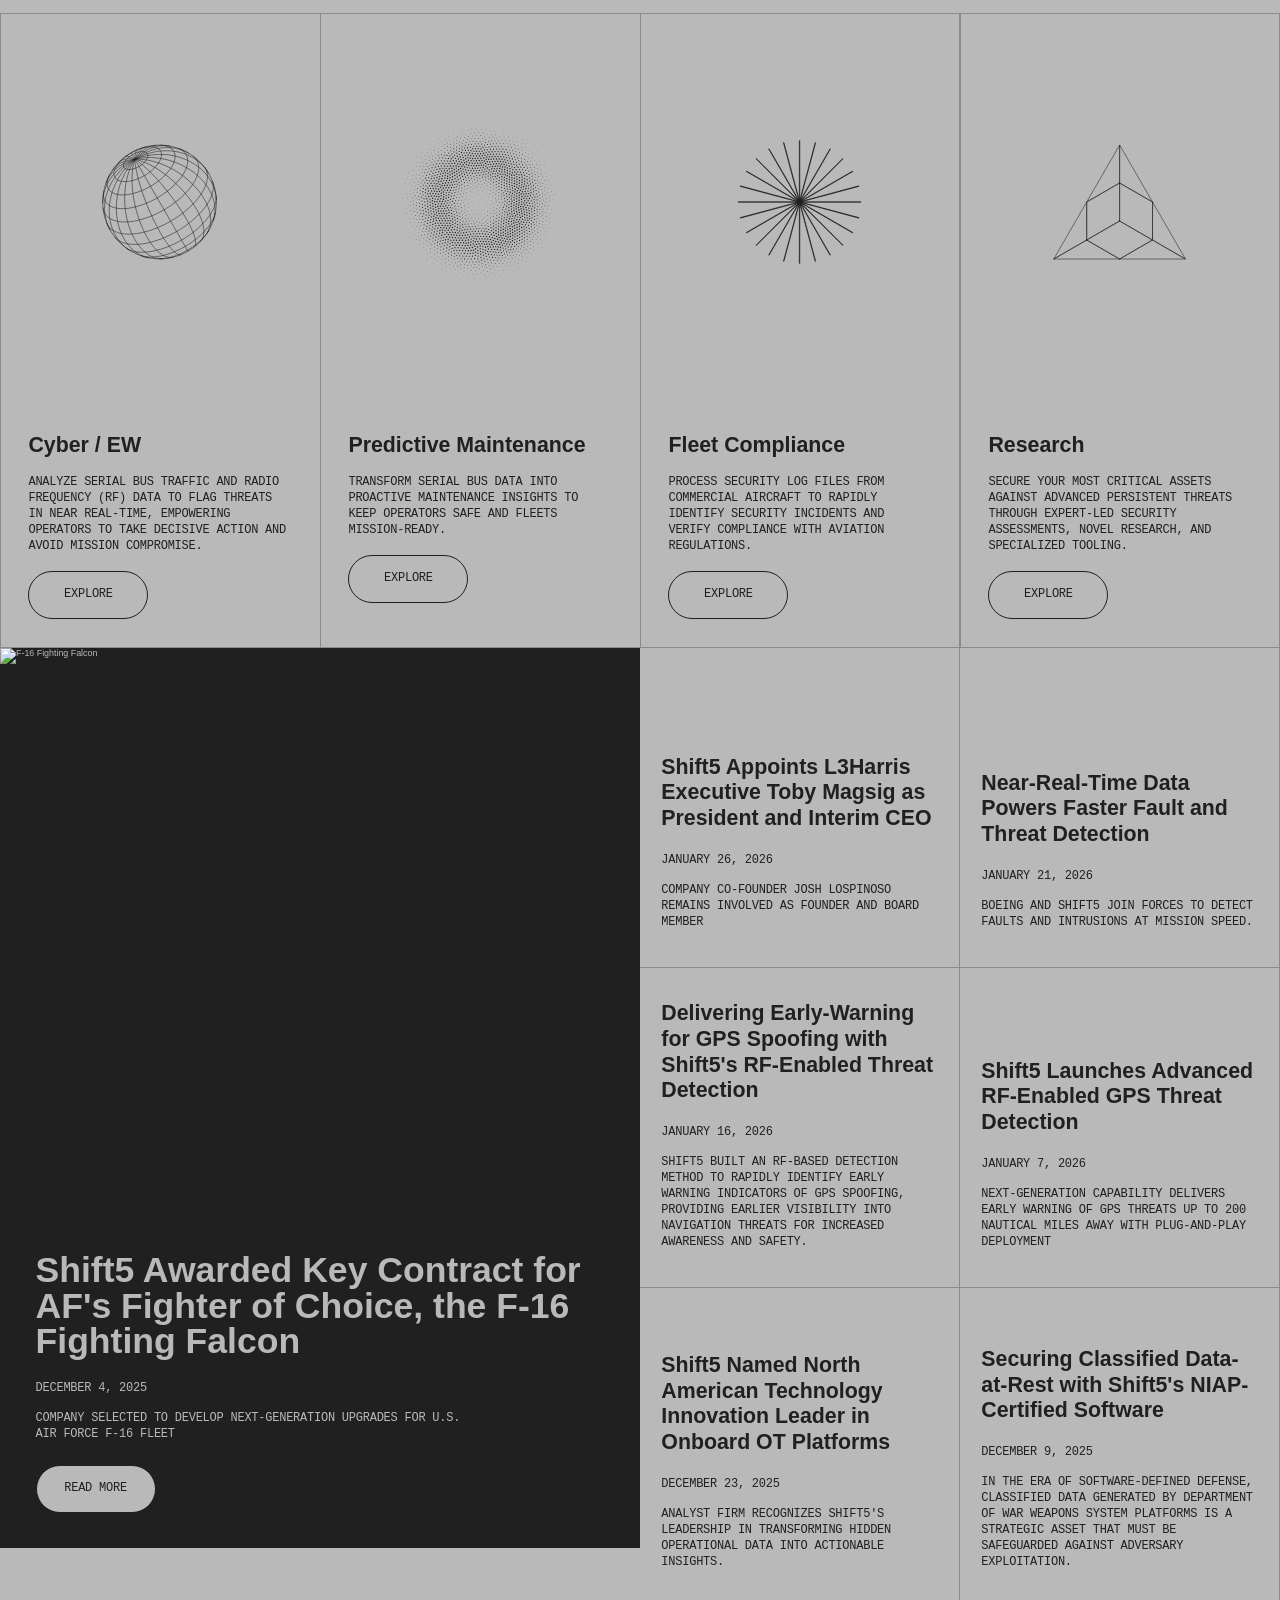
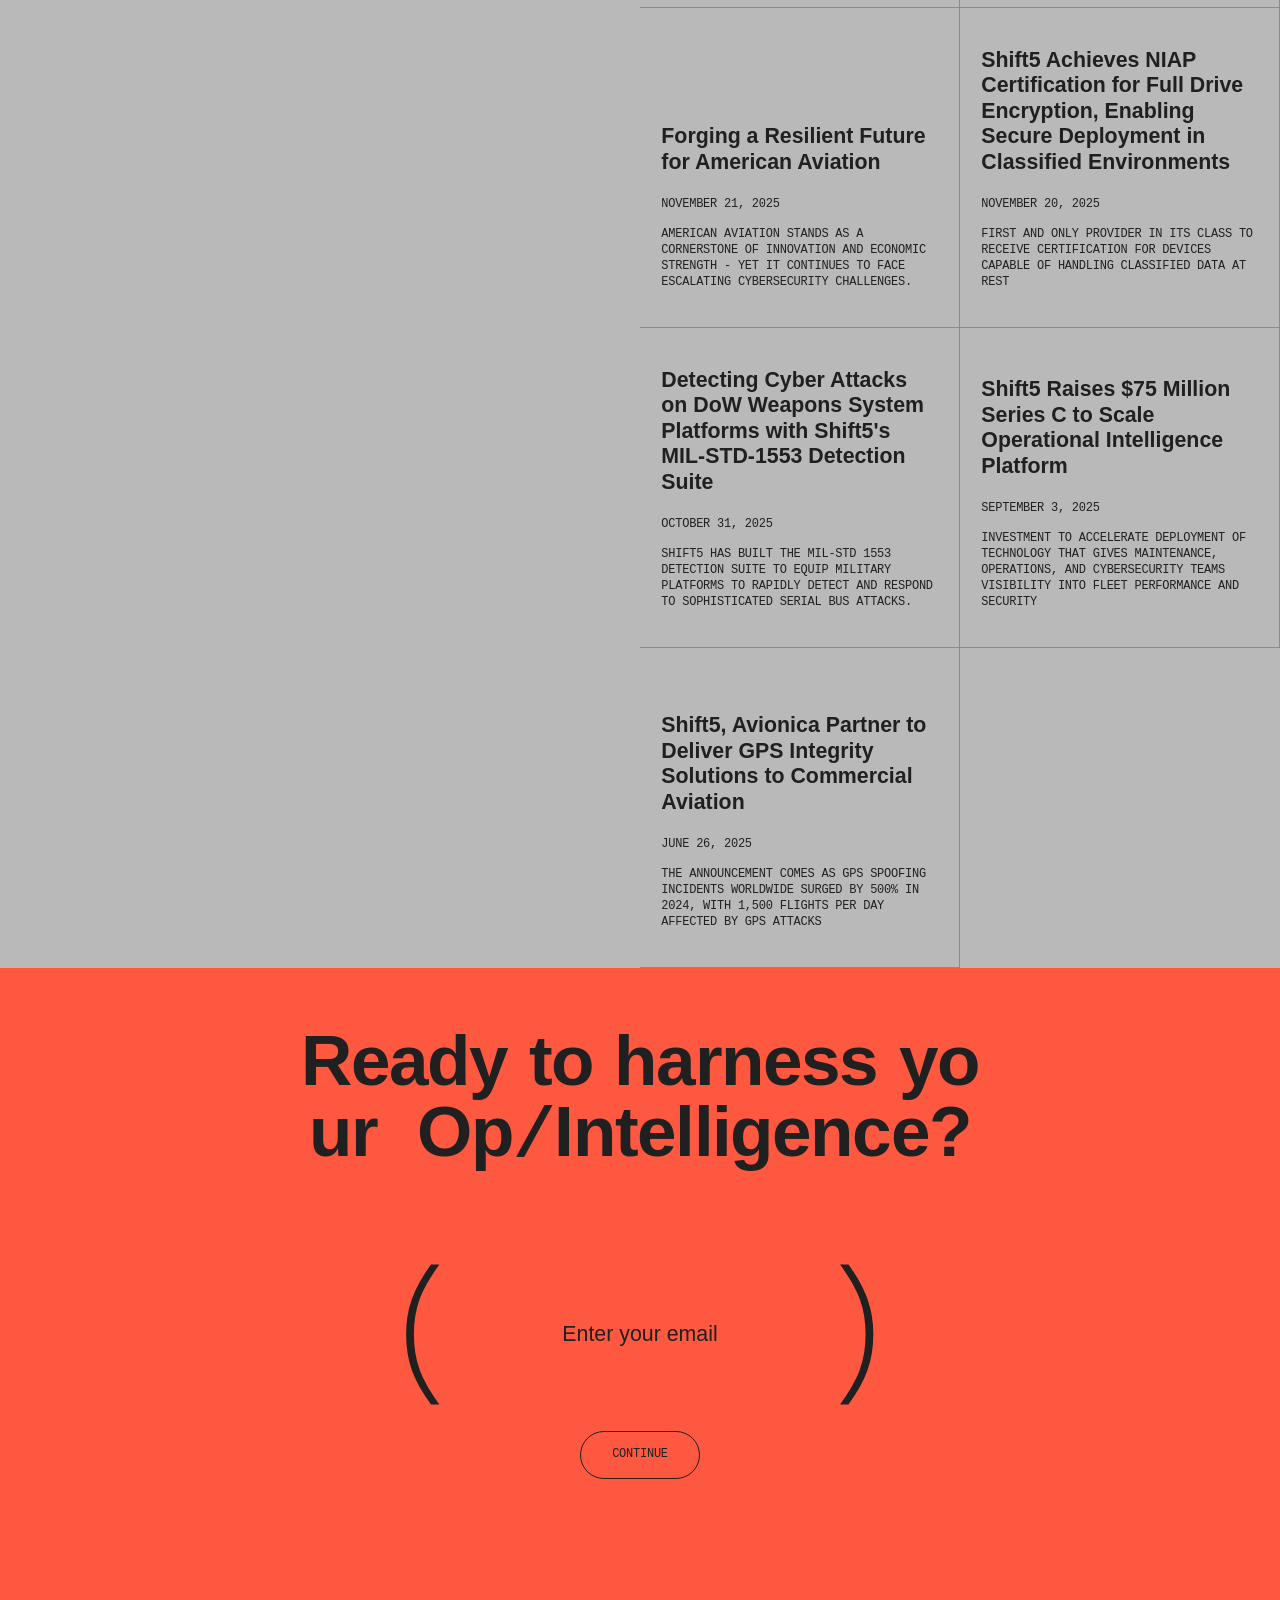
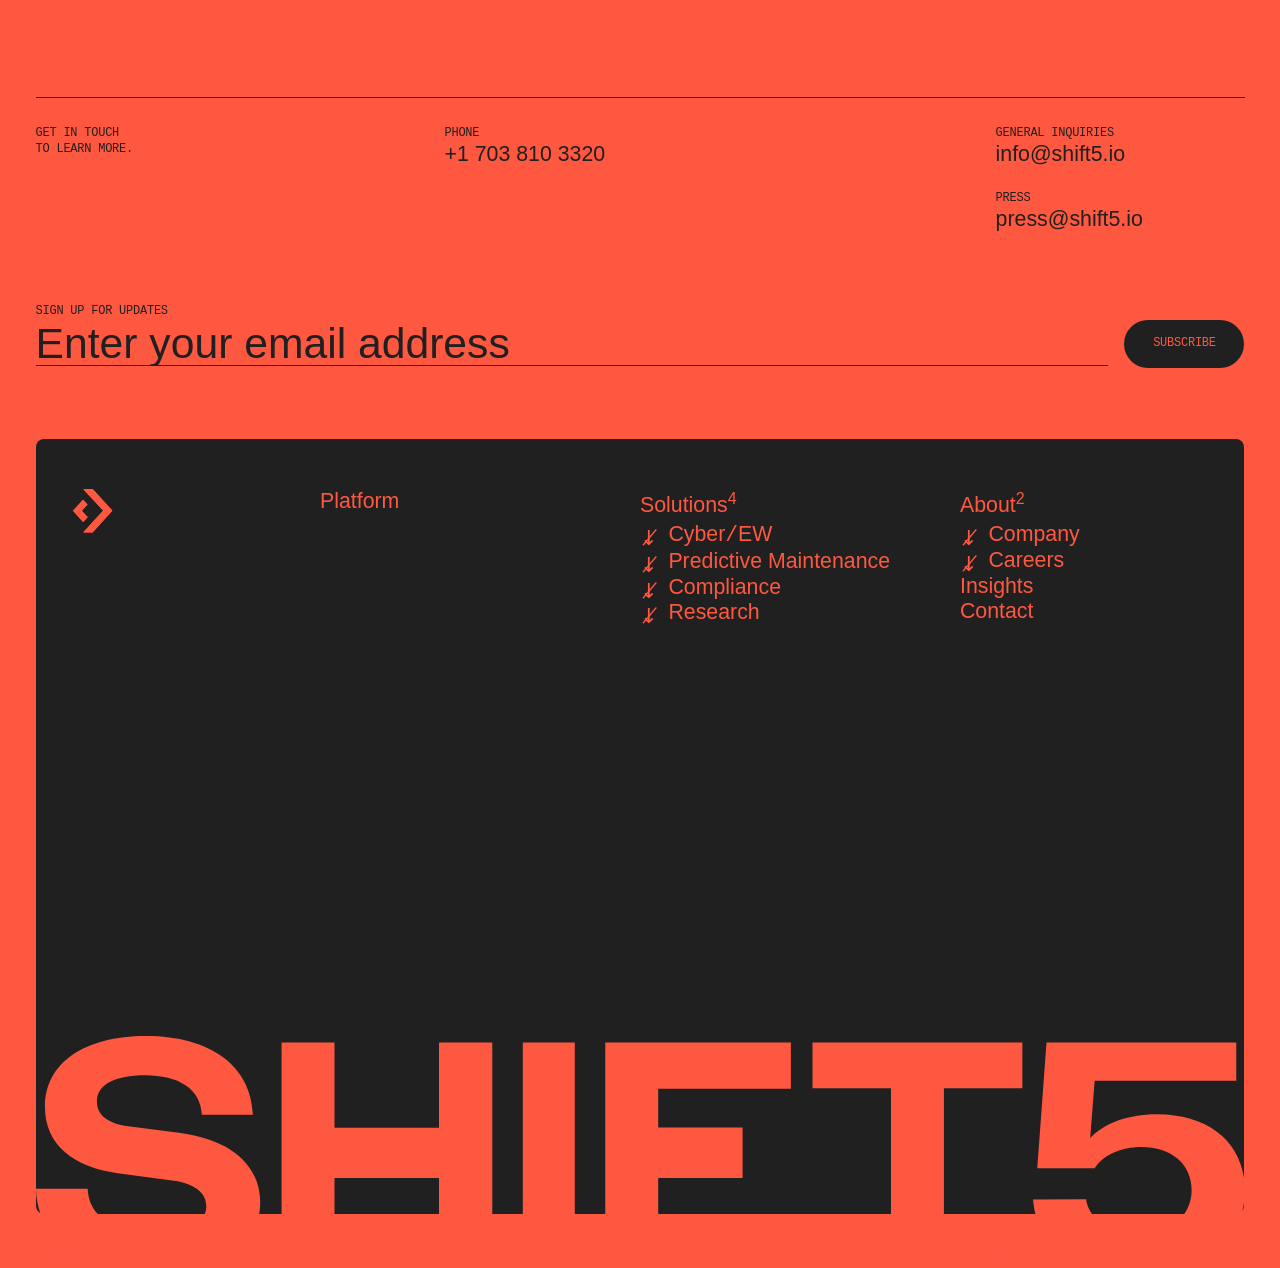
==== commit df635b13: "Update internal links: solutions→platform, insights→article, footer→platform Co-Authored-By: Claude " ====
--- a/index.html
+++ b/index.html
@@ -232,7 +232,7 @@
 
         <div class="pullupSlider-block">
           <!-- Card 1: Cyber / EW -->
-          <a class="pullupSlider-item" href="#">
+          <a class="pullupSlider-item" href="platform.html">
             <div class="pullupSlider-item__lines">
               <div class="pullupSlider-item__line"></div>
               <div class="pullupSlider-item__line"></div>
@@ -251,7 +251,7 @@
           </a>
 
           <!-- Card 2: Predictive Maintenance -->
-          <a class="pullupSlider-item" href="#">
+          <a class="pullupSlider-item" href="platform.html">
             <div class="pullupSlider-item__lines">
               <div class="pullupSlider-item__line"></div>
               <div class="pullupSlider-item__line"></div>
@@ -270,7 +270,7 @@
           </a>
 
           <!-- Card 3: Fleet Compliance -->
-          <a class="pullupSlider-item" href="#">
+          <a class="pullupSlider-item" href="platform.html">
             <div class="pullupSlider-item__lines">
               <div class="pullupSlider-item__line"></div>
               <div class="pullupSlider-item__line"></div>
@@ -290,7 +290,7 @@
           </a>
 
           <!-- Card 4: Research -->
-          <a class="pullupSlider-item" href="#">
+          <a class="pullupSlider-item" href="platform.html">
             <div class="pullupSlider-item__lines">
               <div class="pullupSlider-item__line"></div>
               <div class="pullupSlider-item__line"></div>
@@ -333,7 +333,7 @@
               <p class="insight-description">
                 Company selected to develop next-generation upgrades for U.S. Air Force F-16 fleet
               </p>
-              <a href="#" class="insight-button">
+              <a href="insights-article.html" class="insight-button">
                 Read More
               </a>
             </div>
@@ -342,7 +342,7 @@
 
         <!-- Articles Grid (right) -->
         <div class="sticky-articles">
-          <a href="#" class="insight-item">
+          <a href="insights-article.html" class="insight-item">
             <div class="item-lines">
               <div class="item-line" data-line="x"></div>
               <div class="item-line" data-line="y"></div>
@@ -354,7 +354,7 @@
             </div>
           </a>
 
-          <a href="#" class="insight-item">
+          <a href="insights-article.html" class="insight-item">
             <div class="item-lines">
               <div class="item-line" data-line="x"></div>
               <div class="item-line" data-line="y"></div>
@@ -366,7 +366,7 @@
             </div>
           </a>
 
-          <a href="#" class="insight-item">
+          <a href="insights-article.html" class="insight-item">
             <div class="item-lines">
               <div class="item-line" data-line="x"></div>
               <div class="item-line" data-line="y"></div>
@@ -378,7 +378,7 @@
             </div>
           </a>
 
-          <a href="#" class="insight-item">
+          <a href="insights-article.html" class="insight-item">
             <div class="item-lines">
               <div class="item-line" data-line="x"></div>
               <div class="item-line" data-line="y"></div>
@@ -390,7 +390,7 @@
             </div>
           </a>
 
-          <a href="#" class="insight-item">
+          <a href="insights-article.html" class="insight-item">
             <div class="item-lines">
               <div class="item-line" data-line="x"></div>
               <div class="item-line" data-line="y"></div>
@@ -402,7 +402,7 @@
             </div>
           </a>
 
-          <a href="#" class="insight-item">
+          <a href="insights-article.html" class="insight-item">
             <div class="item-lines">
               <div class="item-line" data-line="x"></div>
               <div class="item-line" data-line="y"></div>
@@ -414,7 +414,7 @@
             </div>
           </a>
 
-          <a href="#" class="insight-item">
+          <a href="insights-article.html" class="insight-item">
             <div class="item-lines">
               <div class="item-line" data-line="x"></div>
               <div class="item-line" data-line="y"></div>
@@ -426,7 +426,7 @@
             </div>
           </a>
 
-          <a href="#" class="insight-item">
+          <a href="insights-article.html" class="insight-item">
             <div class="item-lines">
               <div class="item-line" data-line="x"></div>
               <div class="item-line" data-line="y"></div>
@@ -438,7 +438,7 @@
             </div>
           </a>
 
-          <a href="#" class="insight-item">
+          <a href="insights-article.html" class="insight-item">
             <div class="item-lines">
               <div class="item-line" data-line="x"></div>
               <div class="item-line" data-line="y"></div>
@@ -450,7 +450,7 @@
             </div>
           </a>
 
-          <a href="#" class="insight-item">
+          <a href="insights-article.html" class="insight-item">
             <div class="item-lines">
               <div class="item-line" data-line="x"></div>
               <div class="item-line" data-line="y"></div>
@@ -462,7 +462,7 @@
             </div>
           </a>
 
-          <a href="#" class="insight-item">
+          <a href="insights-article.html" class="insight-item">
             <div class="item-lines">
               <div class="item-line" data-line="x"></div>
               <div class="item-line" data-line="y"></div>
@@ -553,10 +553,10 @@
             <li class="nav-item">
               <h4 class="submenu-title">Solutions<sup>4</sup></h4>
               <ul class="submenu-list">
-                <li class="submenu-item"><a class="item-link" href="#"><span>Cyber</span><span class="-slash">/</span><span>EW</span></a></li>
-                <li class="submenu-item"><a class="item-link" href="#"><span>Predictive Maintenance</span></a></li>
-                <li class="submenu-item"><a class="item-link" href="#"><span>Compliance</span></a></li>
-                <li class="submenu-item"><a class="item-link" href="#"><span>Research</span></a></li>
+                <li class="submenu-item"><a class="item-link" href="platform.html"><span>Cyber</span><span class="-slash">/</span><span>EW</span></a></li>
+                <li class="submenu-item"><a class="item-link" href="platform.html"><span>Predictive Maintenance</span></a></li>
+                <li class="submenu-item"><a class="item-link" href="platform.html"><span>Compliance</span></a></li>
+                <li class="submenu-item"><a class="item-link" href="platform.html"><span>Research</span></a></li>
               </ul>
             </li>
           </ul>
@@ -564,15 +564,15 @@
             <li class="nav-item">
               <h4 class="submenu-title">About<sup>2</sup></h4>
               <ul class="submenu-list">
-                <li class="submenu-item"><a class="item-link" href="#"><span>Company</span></a></li>
-                <li class="submenu-item"><a class="item-link" href="#"><span>Careers</span></a></li>
+                <li class="submenu-item"><a class="item-link" href="platform.html"><span>Company</span></a></li>
+                <li class="submenu-item"><a class="item-link" href="platform.html"><span>Careers</span></a></li>
               </ul>
             </li>
             <li class="nav-item">
-              <a href="#" class="item-link"><span>Insights</span></a>
+              <a href="platform.html" class="item-link"><span>Insights</span></a>
             </li>
             <li class="nav-item">
-              <a href="#" class="item-link"><span>Contact</span></a>
+              <a href="platform.html" class="item-link"><span>Contact</span></a>
             </li>
           </ul>
         </div>
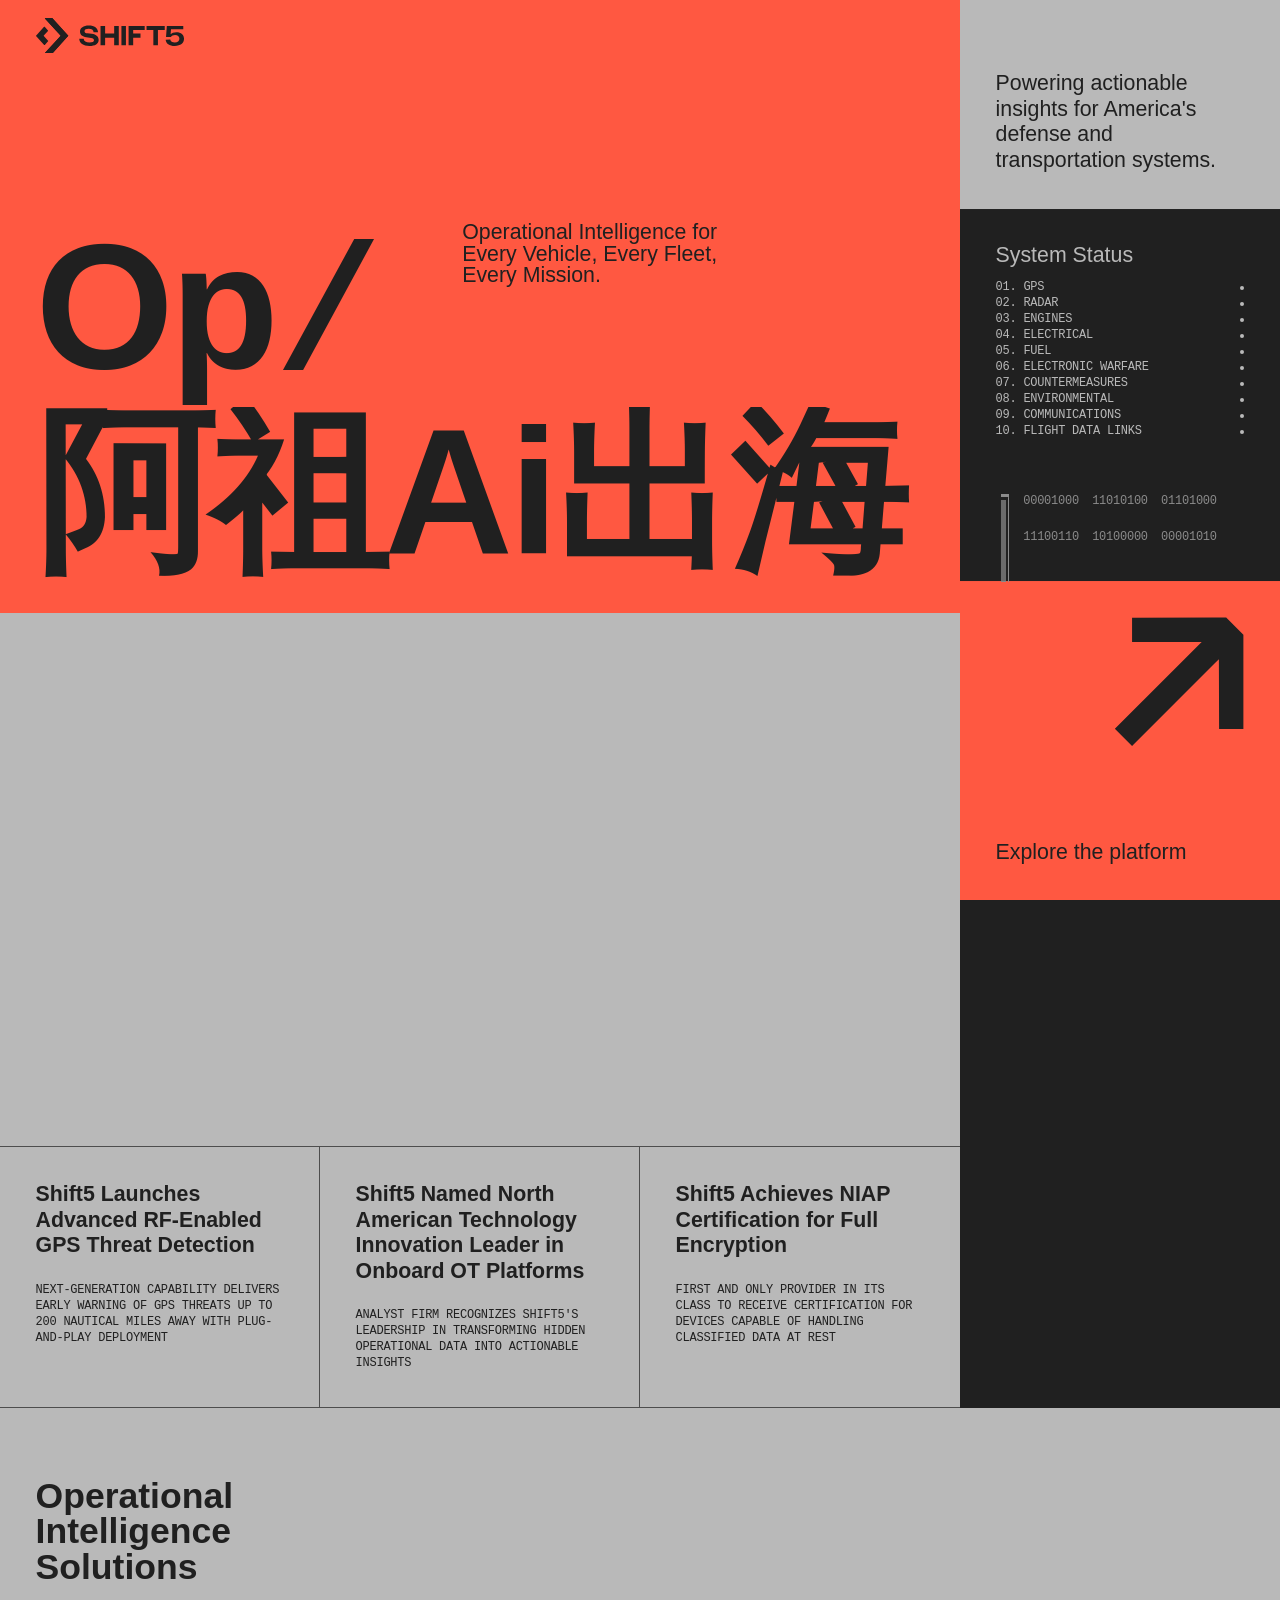
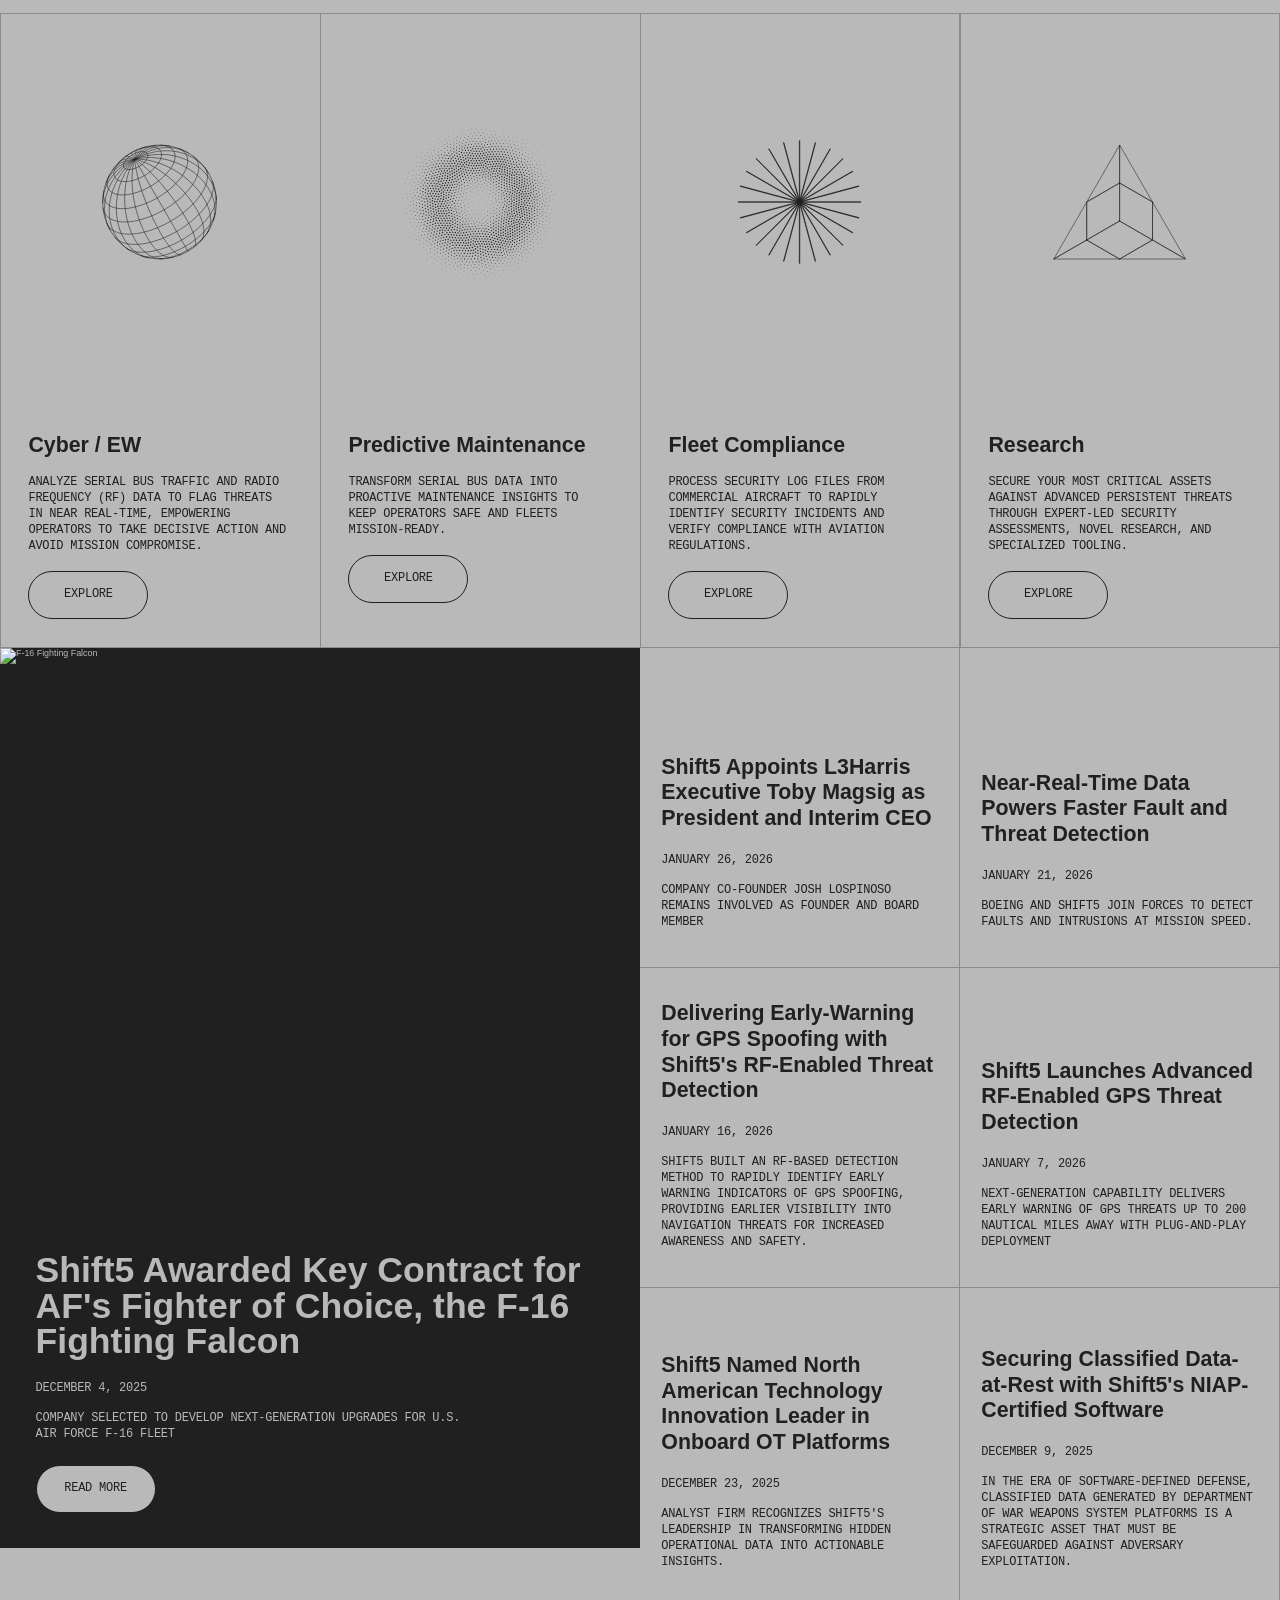
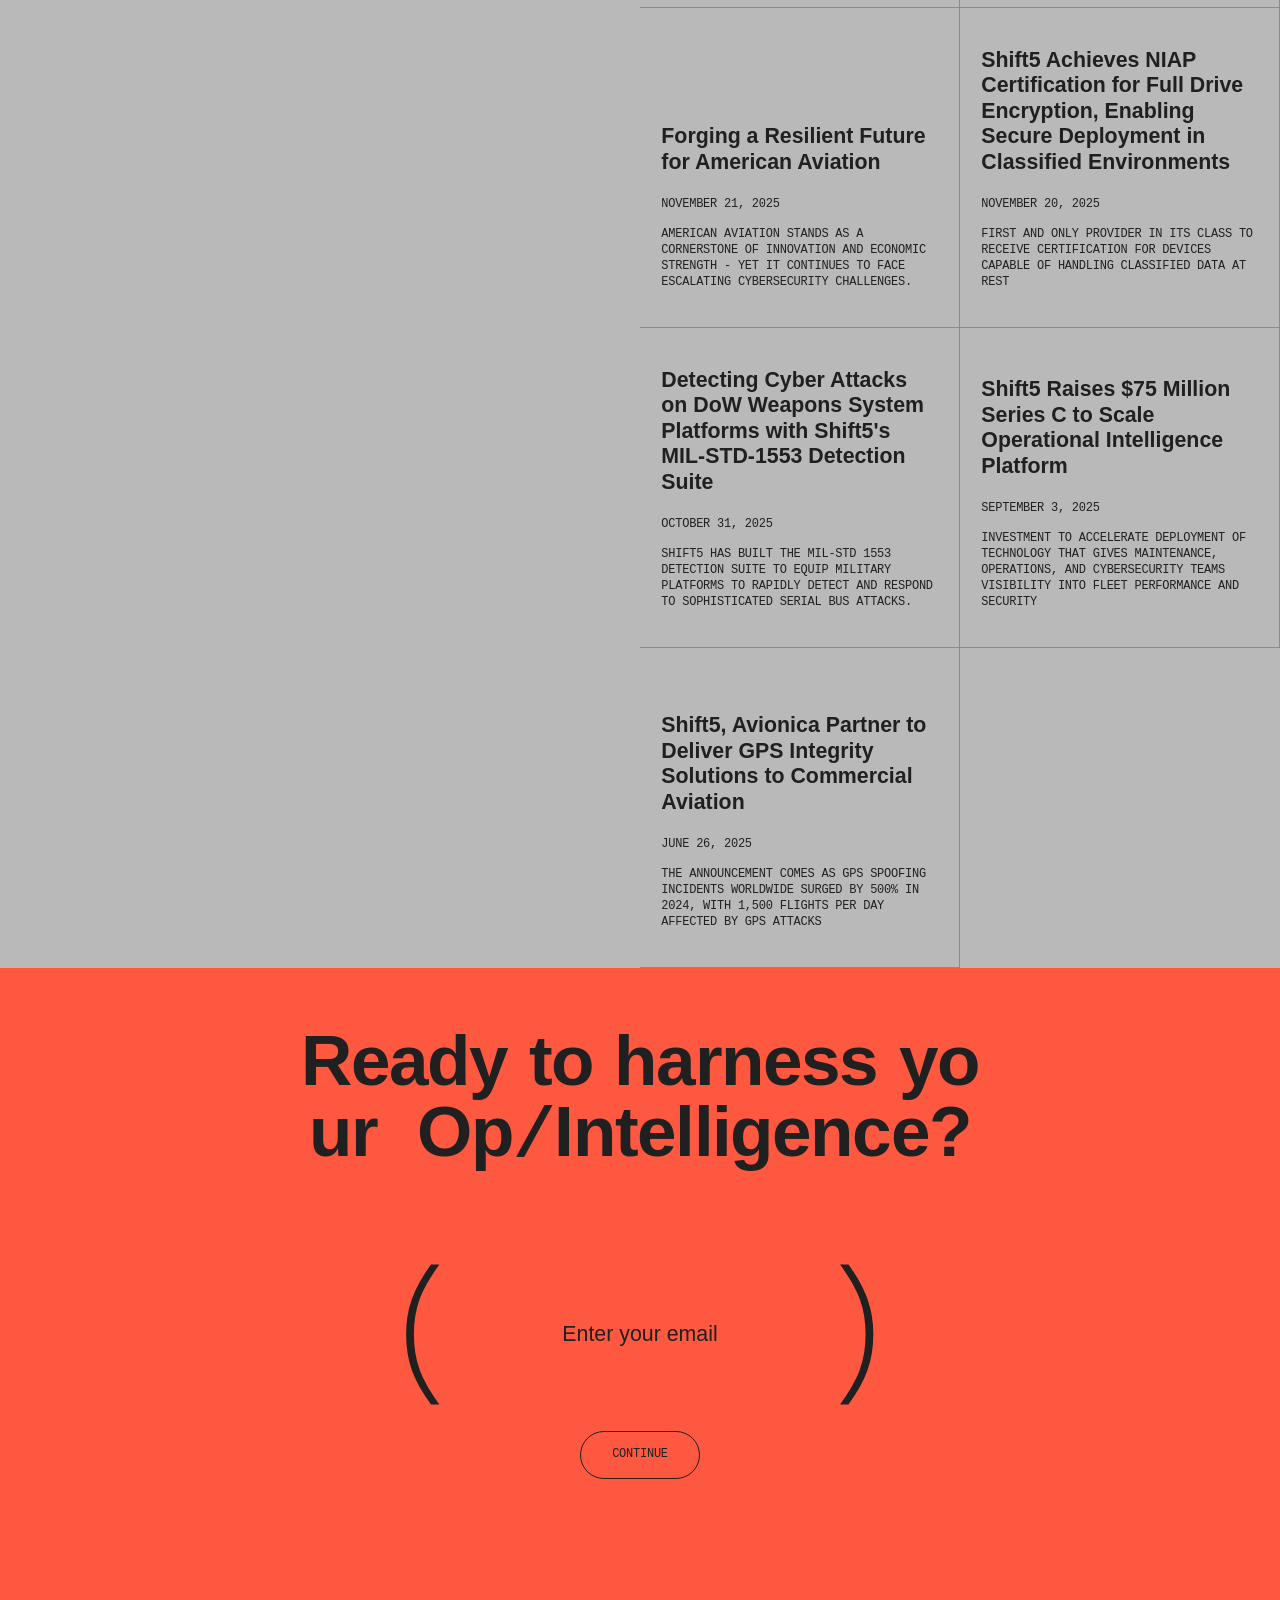
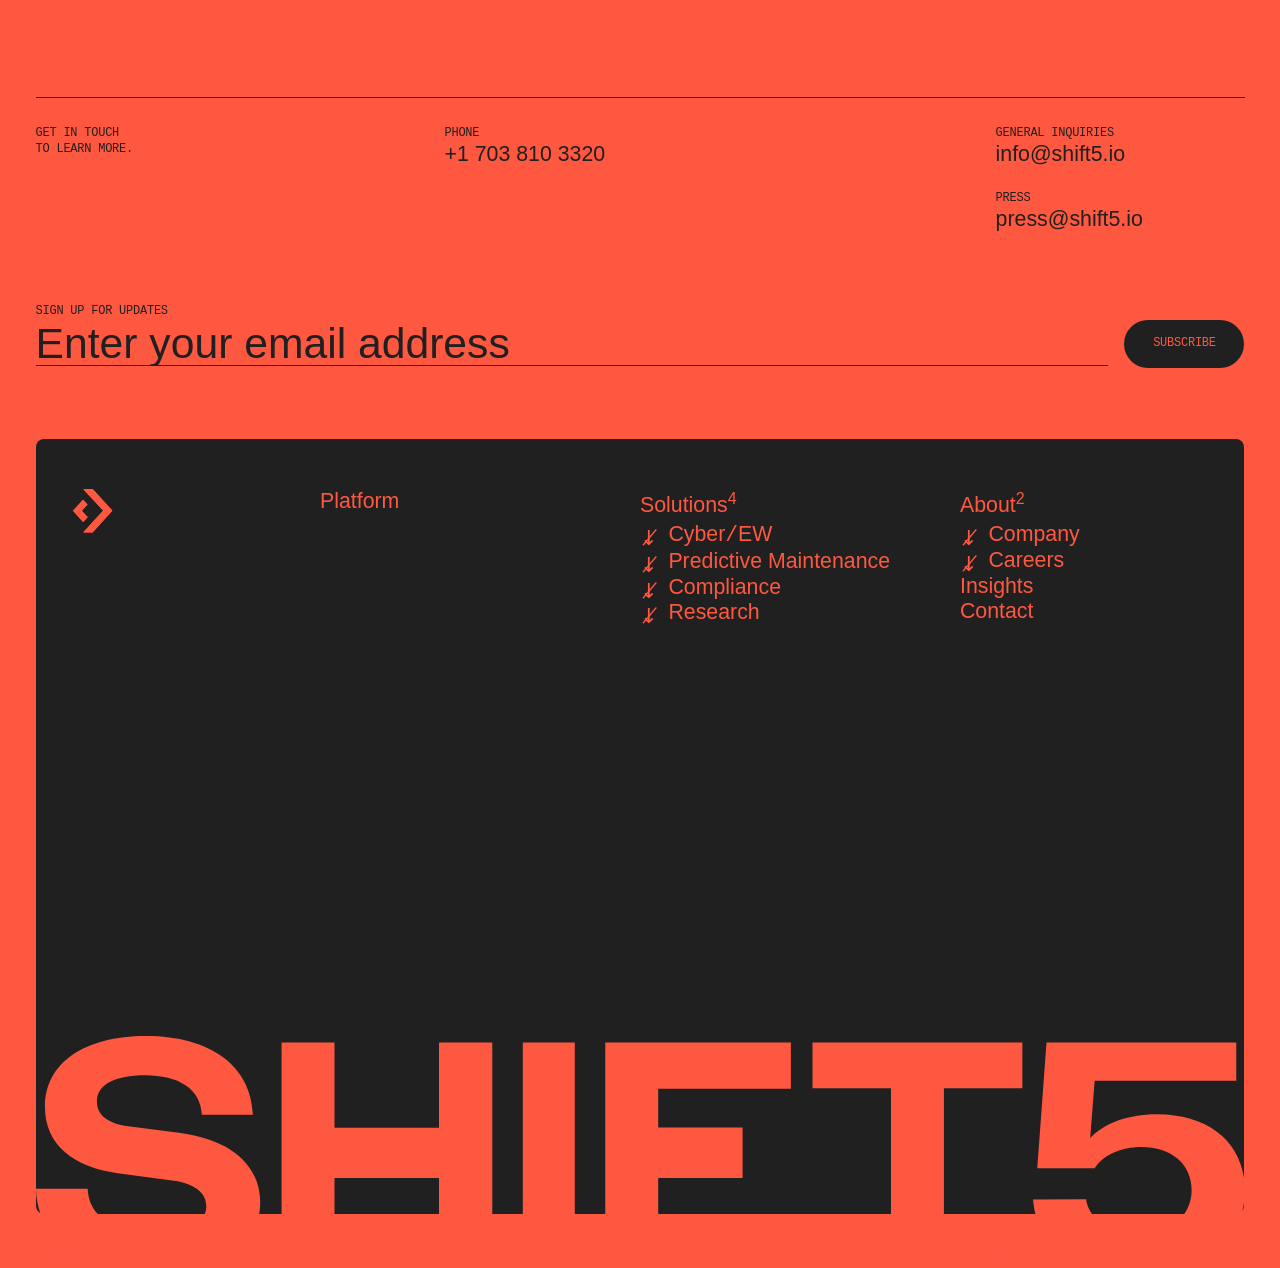
==== commit 51071280: "Remove hamburger menu from header on all pages Co-Authored-By: Claude Opus 4.6 <noreply@anthropic.co" ====
--- a/index.html
+++ b/index.html
@@ -83,13 +83,6 @@
       <a href="index.html" class="logo-link" aria-label="Shift5 Home">
         <svg><use href="#logo_w_copy"></use></svg>
       </a>
-      <button class="burger" aria-label="Open navigation">
-        <span class="burger-lines">
-          <span class="burger-line"></span>
-          <span class="burger-line"></span>
-        </span>
-        <span class="burger-label">Menu</span>
-      </button>
     </div>
   </header>
 
